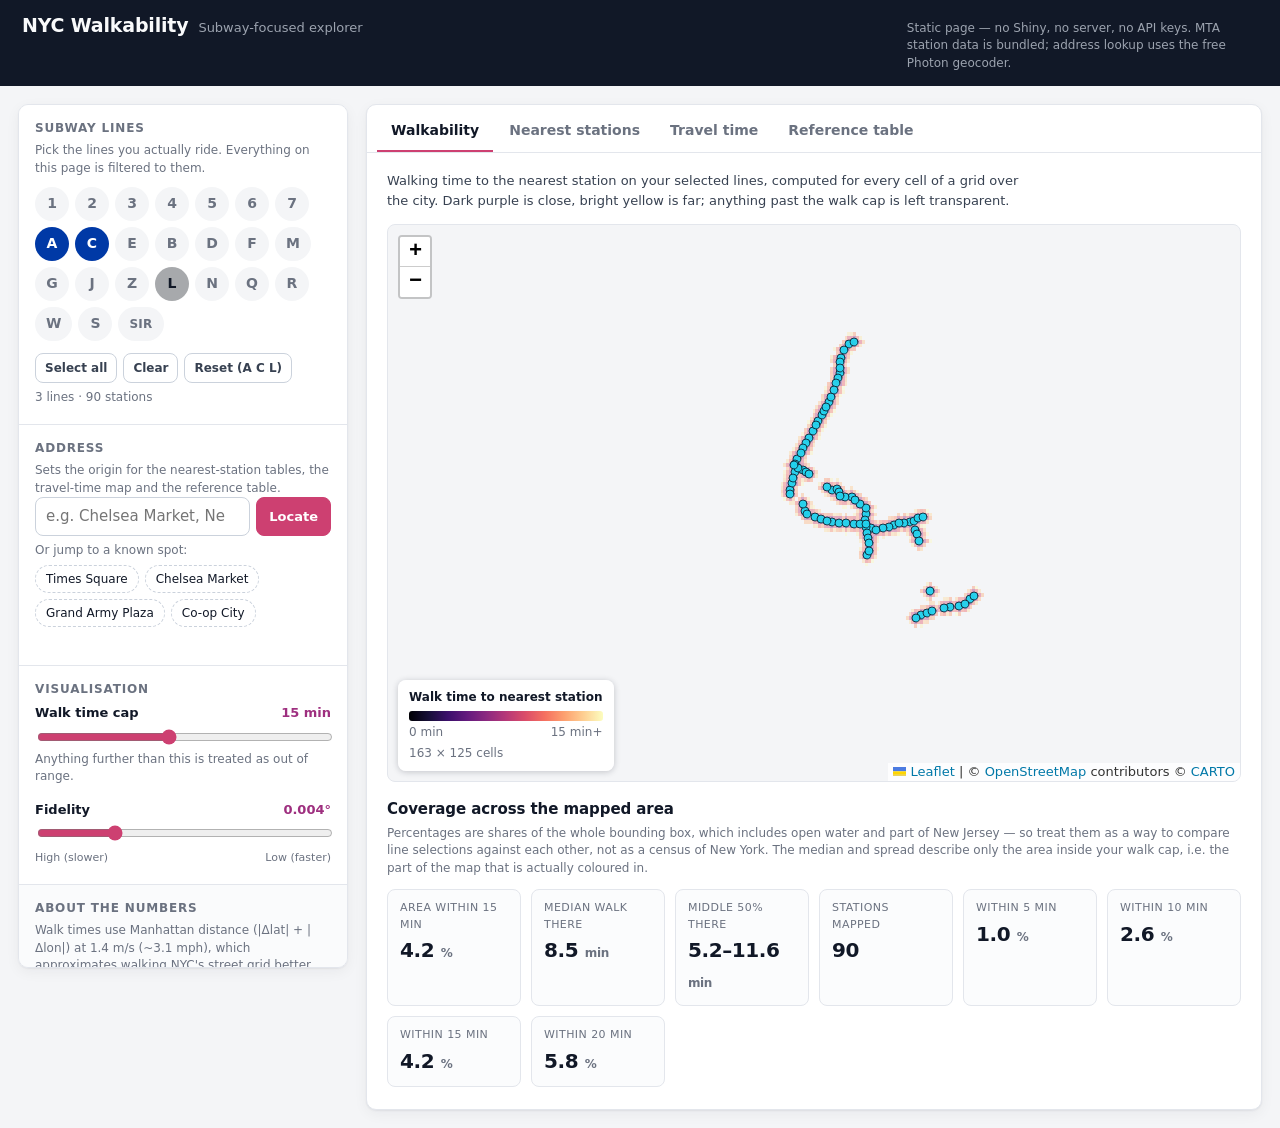
==== docs/index.html @ e11fb155 "feat: Add static web page mirroring the Shiny app without Shiny Adds docs/ — a parallel version of a" ====
<!doctype html>
<html lang="en">
<head>
<meta charset="utf-8">
<meta name="viewport" content="width=device-width, initial-scale=1">
<title>NYC Walkability — Subway-focused explorer</title>
<meta name="description" content="Explore how walkable New York City is from the subway. Static page: no server, no API keys, MTA station data bundled in.">
<meta name="color-scheme" content="light">
<link rel="icon" href="data:image/svg+xml,%3Csvg xmlns='http://www.w3.org/2000/svg' viewBox='0 0 32 32'%3E%3Crect width='32' height='32' rx='7' fill='%23111827'/%3E%3Ccircle cx='16' cy='16' r='8' fill='none' stroke='%23f1605d' stroke-width='3'/%3E%3Ccircle cx='16' cy='16' r='2.5' fill='%23fcfdbf'/%3E%3C/svg%3E">
<link rel="stylesheet" href="vendor/leaflet/leaflet.css">
<link rel="stylesheet" href="assets/styles.css">
</head>
<body>

<header class="app-header">
  <div class="app-header__title">
    <h1>NYC Walkability</h1>
    <p>Subway-focused explorer</p>
  </div>
  <p class="app-header__note">
    Static page — no Shiny, no server, no API keys. MTA station data is bundled;
    address lookup uses the free Photon geocoder.
  </p>
</header>

<div class="app-body">

  <aside class="sidebar" aria-label="Controls">

    <section class="control-group">
      <h2 id="lines-label">Subway lines</h2>
      <p class="hint">Pick the lines you actually ride. Everything on this page is filtered to them.</p>
      <div id="route-picker" class="route-picker" role="group" aria-labelledby="lines-label"></div>
      <div class="row-actions">
        <button type="button" class="btn btn--ghost" id="lines-all">Select all</button>
        <button type="button" class="btn btn--ghost" id="lines-none">Clear</button>
        <button type="button" class="btn btn--ghost" id="lines-default">Reset (A&nbsp;C&nbsp;L)</button>
      </div>
      <p class="hint" id="lines-summary" aria-live="polite"></p>
    </section>

    <section class="control-group">
      <h2><label for="addr">Address</label></h2>
      <p class="hint">Sets the origin for the nearest-station tables, the travel-time map and the reference table.</p>
      <div class="field-row">
        <input type="search" id="addr" name="addr" placeholder="e.g. Chelsea Market, New York, NY"
               autocomplete="off" spellcheck="false" enterkeyhint="search">
        <button type="button" class="btn btn--primary" id="geocode">Locate</button>
      </div>
      <p class="hint">Or jump to a known spot:</p>
      <div class="chip-row" id="quick-places"></div>
      <p class="status" id="geocode-status" aria-live="polite"></p>
    </section>

    <section class="control-group">
      <h2>Visualisation</h2>

      <label class="slider-label" for="walk-cap">
        Walk time cap <output id="walk-cap-out">15 min</output>
      </label>
      <input type="range" id="walk-cap" min="3" max="30" step="1" value="15">
      <p class="hint">Anything further than this is treated as out of range.</p>

      <label class="slider-label" for="grid-res">
        Fidelity <output id="grid-res-out">0.004°</output>
      </label>
      <input type="range" id="grid-res" min="0.002" max="0.01" step="0.001" value="0.004">
      <div class="slider-ends"><span>High (slower)</span><span>Low (faster)</span></div>
    </section>

    <section class="control-group control-group--muted">
      <h2>About the numbers</h2>
      <p class="hint">
        Walk times use Manhattan distance (|Δlat| + |Δlon|) at 1.4&nbsp;m/s (~3.1&nbsp;mph), which
        approximates walking NYC's street grid better than a straight line. They ignore
        actual routes, lights and hills.
      </p>
      <p class="hint" id="data-credit"></p>
    </section>

  </aside>

  <main class="content">

    <div class="tabs" role="tablist" aria-label="Views">
      <button type="button" role="tab" id="tab-walk" aria-controls="panel-walk" aria-selected="true" class="tab is-active">Walkability</button>
      <button type="button" role="tab" id="tab-nearest" aria-controls="panel-nearest" aria-selected="false" class="tab">Nearest stations</button>
      <button type="button" role="tab" id="tab-travel" aria-controls="panel-travel" aria-selected="false" class="tab">Travel time</button>
      <button type="button" role="tab" id="tab-reference" aria-controls="panel-reference" aria-selected="false" class="tab">Reference table</button>
    </div>

    <!-- ---------------------------------------------------------- Walkability -->
    <section class="panel is-active" id="panel-walk" role="tabpanel" aria-labelledby="tab-walk" tabindex="0">
      <p class="panel-intro">
        Walking time to the nearest station on your selected lines, computed for every cell of a
        grid over the city. Dark purple is close, bright yellow is far; anything past the walk cap
        is left transparent.
      </p>
      <div class="map-wrap">
        <div id="map-walk" class="map"></div>
        <div class="map-readout" id="walk-readout" aria-live="off" hidden></div>
      </div>
      <h3>Coverage across the mapped area</h3>
      <p class="hint">
        Percentages are shares of the whole bounding box, which includes open water and part of
        New Jersey — so treat them as a way to compare line selections against each other, not as
        a census of New York. The median and spread describe only the area inside your walk cap,
        i.e. the part of the map that is actually coloured in.
      </p>
      <div class="stat-grid" id="walk-stats"></div>
    </section>

    <!-- ------------------------------------------------------ Nearest stations -->
    <section class="panel" id="panel-nearest" role="tabpanel" aria-labelledby="tab-nearest" tabindex="0" hidden>
      <div class="origin-banner" id="nearest-origin"></div>
      <p class="hint">Stations further away than the walk time cap are left out of all three tables.</p>

      <h3>Nearest stations by line</h3>
      <p class="panel-intro">
        The three closest stops on each line you selected. A line shows fewer than three rows when
        its other stops fall outside the walk cap, and none at all when they all do.
      </p>
      <div class="table-scroll" id="table-by-line"></div>

      <h3>Nearest stations overall</h3>
      <p class="panel-intro">The three closest stops among your selected lines, whichever line they serve.</p>
      <div class="table-scroll" id="table-overall"></div>

      <h3>Nearest stations on other lines</h3>
      <p class="panel-intro">The three closest stops that serve none of your selected lines — routes you may be walking past.</p>
      <div class="table-scroll" id="table-unselected"></div>
    </section>

    <!-- ---------------------------------------------------------- Travel time -->
    <section class="panel" id="panel-travel" role="tabpanel" aria-labelledby="tab-travel" tabindex="0" hidden>
      <div class="origin-banner" id="travel-origin"></div>

      <div class="travel-controls">
        <div class="travel-field">
          <label for="travel-mode">Mode</label>
          <select id="travel-mode">
            <option value="walk" selected>Walk</option>
            <option value="bike">Bike</option>
            <option value="bus">Bus</option>
            <option value="metro">Metro</option>
            <option value="car">Car</option>
          </select>
        </div>
        <div class="travel-field">
          <label for="travel-cap">Time cap <output id="travel-cap-out">20 min</output></label>
          <input type="range" id="travel-cap" min="5" max="60" step="5" value="20">
        </div>
        <div class="travel-field travel-field--checks">
          <label class="check"><input type="checkbox" id="rush-hour"> Rush hour traffic</label>
          <label class="check"><input type="checkbox" id="use-osrm"> Use road network (OSRM)</label>
        </div>
        <div class="travel-field">
          <button type="button" class="btn btn--primary" id="generate-travel">Generate heatmap</button>
        </div>
      </div>

      <p class="hint" id="travel-method"></p>

      <div class="map-wrap">
        <div id="map-travel" class="map"></div>
        <div class="map-readout" id="travel-readout" aria-live="off" hidden></div>
      </div>
    </section>

    <!-- ------------------------------------------------------- Reference table -->
    <section class="panel" id="panel-reference" role="tabpanel" aria-labelledby="tab-reference" tabindex="0" hidden>
      <div class="origin-banner" id="reference-origin"></div>
      <p class="panel-intro">Every station on your selected lines, with its distance from your address.</p>

      <div class="table-toolbar">
        <label class="visually-hidden" for="ref-search">Filter stations</label>
        <input type="search" id="ref-search" placeholder="Filter by station, line or borough…" autocomplete="off">
        <label for="ref-page-size">Rows</label>
        <select id="ref-page-size">
          <option>10</option>
          <option selected>25</option>
          <option>50</option>
          <option>100</option>
        </select>
        <button type="button" class="btn btn--ghost" id="ref-download">Download CSV</button>
        <span class="table-count" id="ref-count" aria-live="polite"></span>
      </div>

      <div class="table-scroll" id="reference-table"></div>
      <div class="pager" id="ref-pager"></div>
    </section>

  </main>
</div>

<div class="toasts" id="toasts" aria-live="polite" aria-atomic="false"></div>

<noscript>
  <p class="noscript">This page computes walk times in your browser, so it needs JavaScript enabled.</p>
</noscript>

<script src="vendor/leaflet/leaflet.js"></script>
<script src="data/stations.js"></script>
<script src="assets/geo.js"></script>
<script src="assets/app.js"></script>
</body>
</html>
---- docs/vendor/leaflet/leaflet.css ----
/* required styles */

.leaflet-pane,
.leaflet-tile,
.leaflet-marker-icon,
.leaflet-marker-shadow,
.leaflet-tile-container,
.leaflet-pane > svg,
.leaflet-pane > canvas,
.leaflet-zoom-box,
.leaflet-image-layer,
.leaflet-layer {
	position: absolute;
	left: 0;
	top: 0;
	}
.leaflet-container {
	overflow: hidden;
	}
.leaflet-tile,
.leaflet-marker-icon,
.leaflet-marker-shadow {
	-webkit-user-select: none;
	   -moz-user-select: none;
	        user-select: none;
	  -webkit-user-drag: none;
	}
/* Prevents IE11 from highlighting tiles in blue */
.leaflet-tile::selection {
	background: transparent;
}
/* Safari renders non-retina tile on retina better with this, but Chrome is worse */
.leaflet-safari .leaflet-tile {
	image-rendering: -webkit-optimize-contrast;
	}
/* hack that prevents hw layers "stretching" when loading new tiles */
.leaflet-safari .leaflet-tile-container {
	width: 1600px;
	height: 1600px;
	-webkit-transform-origin: 0 0;
	}
.leaflet-marker-icon,
.leaflet-marker-shadow {
	display: block;
	}
/* .leaflet-container svg: reset svg max-width decleration shipped in Joomla! (joomla.org) 3.x */
/* .leaflet-container img: map is broken in FF if you have max-width: 100% on tiles */
.leaflet-container .leaflet-overlay-pane svg {
	max-width: none !important;
	max-height: none !important;
	}
.leaflet-container .leaflet-marker-pane img,
.leaflet-container .leaflet-shadow-pane img,
.leaflet-container .leaflet-tile-pane img,
.leaflet-container img.leaflet-image-layer,
.leaflet-container .leaflet-tile {
	max-width: none !important;
	max-height: none !important;
	width: auto;
	padding: 0;
	}

.leaflet-container img.leaflet-tile {
	/* See: https://bugs.chromium.org/p/chromium/issues/detail?id=600120 */
	mix-blend-mode: plus-lighter;
}

.leaflet-container.leaflet-touch-zoom {
	-ms-touch-action: pan-x pan-y;
	touch-action: pan-x pan-y;
	}
.leaflet-container.leaflet-touch-drag {
	-ms-touch-action: pinch-zoom;
	/* Fallback for FF which doesn't support pinch-zoom */
	touch-action: none;
	touch-action: pinch-zoom;
}
.leaflet-container.leaflet-touch-drag.leaflet-touch-zoom {
	-ms-touch-action: none;
	touch-action: none;
}
.leaflet-container {
	-webkit-tap-highlight-color: transparent;
}
.leaflet-container a {
	-webkit-tap-highlight-color: rgba(51, 181, 229, 0.4);
}
.leaflet-tile {
	filter: inherit;
	visibility: hidden;
	}
.leaflet-tile-loaded {
	visibility: inherit;
	}
.leaflet-zoom-box {
	width: 0;
	height: 0;
	-moz-box-sizing: border-box;
	     box-sizing: border-box;
	z-index: 800;
	}
/* workaround for https://bugzilla.mozilla.org/show_bug.cgi?id=888319 */
.leaflet-overlay-pane svg {
	-moz-user-select: none;
	}

.leaflet-pane         { z-index: 400; }

.leaflet-tile-pane    { z-index: 200; }
.leaflet-overlay-pane { z-index: 400; }
.leaflet-shadow-pane  { z-index: 500; }
.leaflet-marker-pane  { z-index: 600; }
.leaflet-tooltip-pane   { z-index: 650; }
.leaflet-popup-pane   { z-index: 700; }

.leaflet-map-pane canvas { z-index: 100; }
.leaflet-map-pane svg    { z-index: 200; }

.leaflet-vml-shape {
	width: 1px;
	height: 1px;
	}
.lvml {
	behavior: url(#default#VML);
	display: inline-block;
	position: absolute;
	}


/* control positioning */

.leaflet-control {
	position: relative;
	z-index: 800;
	pointer-events: visiblePainted; /* IE 9-10 doesn't have auto */
	pointer-events: auto;
	}
.leaflet-top,
.leaflet-bottom {
	position: absolute;
	z-index: 1000;
	pointer-events: none;
	}
.leaflet-top {
	top: 0;
	}
.leaflet-right {
	right: 0;
	}
.leaflet-bottom {
	bottom: 0;
	}
.leaflet-left {
	left: 0;
	}
.leaflet-control {
	float: left;
	clear: both;
	}
.leaflet-right .leaflet-control {
	float: right;
	}
.leaflet-top .leaflet-control {
	margin-top: 10px;
	}
.leaflet-bottom .leaflet-control {
	margin-bottom: 10px;
	}
.leaflet-left .leaflet-control {
	margin-left: 10px;
	}
.leaflet-right .leaflet-control {
	margin-right: 10px;
	}


/* zoom and fade animations */

.leaflet-fade-anim .leaflet-popup {
	opacity: 0;
	-webkit-transition: opacity 0.2s linear;
	   -moz-transition: opacity 0.2s linear;
	        transition: opacity 0.2s linear;
	}
.leaflet-fade-anim .leaflet-map-pane .leaflet-popup {
	opacity: 1;
	}
.leaflet-zoom-animated {
	-webkit-transform-origin: 0 0;
	    -ms-transform-origin: 0 0;
	        transform-origin: 0 0;
	}
svg.leaflet-zoom-animated {
	will-change: transform;
}

.leaflet-zoom-anim .leaflet-zoom-animated {
	-webkit-transition: -webkit-transform 0.25s cubic-bezier(0,0,0.25,1);
	   -moz-transition:    -moz-transform 0.25s cubic-bezier(0,0,0.25,1);
	        transition:         transform 0.25s cubic-bezier(0,0,0.25,1);
	}
.leaflet-zoom-anim .leaflet-tile,
.leaflet-pan-anim .leaflet-tile {
	-webkit-transition: none;
	   -moz-transition: none;
	        transition: none;
	}

.leaflet-zoom-anim .leaflet-zoom-hide {
	visibility: hidden;
	}


/* cursors */

.leaflet-interactive {
	cursor: pointer;
	}
.leaflet-grab {
	cursor: -webkit-grab;
	cursor:    -moz-grab;
	cursor:         grab;
	}
.leaflet-crosshair,
.leaflet-crosshair .leaflet-interactive {
	cursor: crosshair;
	}
.leaflet-popup-pane,
.leaflet-control {
	cursor: auto;
	}
.leaflet-dragging .leaflet-grab,
.leaflet-dragging .leaflet-grab .leaflet-interactive,
.leaflet-dragging .leaflet-marker-draggable {
	cursor: move;
	cursor: -webkit-grabbing;
	cursor:    -moz-grabbing;
	cursor:         grabbing;
	}

/* marker & overlays interactivity */
.leaflet-marker-icon,
.leaflet-marker-shadow,
.leaflet-image-layer,
.leaflet-pane > svg path,
.leaflet-tile-container {
	pointer-events: none;
	}

.leaflet-marker-icon.leaflet-interactive,
.leaflet-image-layer.leaflet-interactive,
.leaflet-pane > svg path.leaflet-interactive,
svg.leaflet-image-layer.leaflet-interactive path {
	pointer-events: visiblePainted; /* IE 9-10 doesn't have auto */
	pointer-events: auto;
	}

/* visual tweaks */

.leaflet-container {
	background: #ddd;
	outline-offset: 1px;
	}
.leaflet-container a {
	color: #0078A8;
	}
.leaflet-zoom-box {
	border: 2px dotted #38f;
	background: rgba(255,255,255,0.5);
	}


/* general typography */
.leaflet-container {
	font-family: "Helvetica Neue", Arial, Helvetica, sans-serif;
	font-size: 12px;
	font-size: 0.75rem;
	line-height: 1.5;
	}


/* general toolbar styles */

.leaflet-bar {
	box-shadow: 0 1px 5px rgba(0,0,0,0.65);
	border-radius: 4px;
	}
.leaflet-bar a {
	background-color: #fff;
	border-bottom: 1px solid #ccc;
	width: 26px;
	height: 26px;
	line-height: 26px;
	display: block;
	text-align: center;
	text-decoration: none;
	color: black;
	}
.leaflet-bar a,
.leaflet-control-layers-toggle {
	background-position: 50% 50%;
	background-repeat: no-repeat;
	display: block;
	}
.leaflet-bar a:hover,
.leaflet-bar a:focus {
	background-color: #f4f4f4;
	}
.leaflet-bar a:first-child {
	border-top-left-radius: 4px;
	border-top-right-radius: 4px;
	}
.leaflet-bar a:last-child {
	border-bottom-left-radius: 4px;
	border-bottom-right-radius: 4px;
	border-bottom: none;
	}
.leaflet-bar a.leaflet-disabled {
	cursor: default;
	background-color: #f4f4f4;
	color: #bbb;
	}

.leaflet-touch .leaflet-bar a {
	width: 30px;
	height: 30px;
	line-height: 30px;
	}
.leaflet-touch .leaflet-bar a:first-child {
	border-top-left-radius: 2px;
	border-top-right-radius: 2px;
	}
.leaflet-touch .leaflet-bar a:last-child {
	border-bottom-left-radius: 2px;
	border-bottom-right-radius: 2px;
	}

/* zoom control */

.leaflet-control-zoom-in,
.leaflet-control-zoom-out {
	font: bold 18px 'Lucida Console', Monaco, monospace;
	text-indent: 1px;
	}

.leaflet-touch .leaflet-control-zoom-in, .leaflet-touch .leaflet-control-zoom-out  {
	font-size: 22px;
	}


/* layers control */

.leaflet-control-layers {
	box-shadow: 0 1px 5px rgba(0,0,0,0.4);
	background: #fff;
	border-radius: 5px;
	}
.leaflet-control-layers-toggle {
	background-image: url(images/layers.png);
	width: 36px;
	height: 36px;
	}
.leaflet-retina .leaflet-control-layers-toggle {
	background-image: url(images/layers-2x.png);
	background-size: 26px 26px;
	}
.leaflet-touch .leaflet-control-layers-toggle {
	width: 44px;
	height: 44px;
	}
.leaflet-control-layers .leaflet-control-layers-list,
.leaflet-control-layers-expanded .leaflet-control-layers-toggle {
	display: none;
	}
.leaflet-control-layers-expanded .leaflet-control-layers-list {
	display: block;
	position: relative;
	}
.leaflet-control-layers-expanded {
	padding: 6px 10px 6px 6px;
	color: #333;
	background: #fff;
	}
.leaflet-control-layers-scrollbar {
	overflow-y: scroll;
	overflow-x: hidden;
	padding-right: 5px;
	}
.leaflet-control-layers-selector {
	margin-top: 2px;
	position: relative;
	top: 1px;
	}
.leaflet-control-layers label {
	display: block;
	font-size: 13px;
	font-size: 1.08333em;
	}
.leaflet-control-layers-separator {
	height: 0;
	border-top: 1px solid #ddd;
	margin: 5px -10px 5px -6px;
	}

/* Default icon URLs */
.leaflet-default-icon-path { /* used only in path-guessing heuristic, see L.Icon.Default */
	background-image: url(images/marker-icon.png);
	}


/* attribution and scale controls */

.leaflet-container .leaflet-control-attribution {
	background: #fff;
	background: rgba(255, 255, 255, 0.8);
	margin: 0;
	}
.leaflet-control-attribution,
.leaflet-control-scale-line {
	padding: 0 5px;
	color: #333;
	line-height: 1.4;
	}
.leaflet-control-attribution a {
	text-decoration: none;
	}
.leaflet-control-attribution a:hover,
.leaflet-control-attribution a:focus {
	text-decoration: underline;
	}
.leaflet-attribution-flag {
	display: inline !important;
	vertical-align: baseline !important;
	width: 1em;
	height: 0.6669em;
	}
.leaflet-left .leaflet-control-scale {
	margin-left: 5px;
	}
.leaflet-bottom .leaflet-control-scale {
	margin-bottom: 5px;
	}
.leaflet-control-scale-line {
	border: 2px solid #777;
	border-top: none;
	line-height: 1.1;
	padding: 2px 5px 1px;
	white-space: nowrap;
	-moz-box-sizing: border-box;
	     box-sizing: border-box;
	background: rgba(255, 255, 255, 0.8);
	text-shadow: 1px 1px #fff;
	}
.leaflet-control-scale-line:not(:first-child) {
	border-top: 2px solid #777;
	border-bottom: none;
	margin-top: -2px;
	}
.leaflet-control-scale-line:not(:first-child):not(:last-child) {
	border-bottom: 2px solid #777;
	}

.leaflet-touch .leaflet-control-attribution,
.leaflet-touch .leaflet-control-layers,
.leaflet-touch .leaflet-bar {
	box-shadow: none;
	}
.leaflet-touch .leaflet-control-layers,
.leaflet-touch .leaflet-bar {
	border: 2px solid rgba(0,0,0,0.2);
	background-clip: padding-box;
	}


/* popup */

.leaflet-popup {
	position: absolute;
	text-align: center;
	margin-bottom: 20px;
	}
.leaflet-popup-content-wrapper {
	padding: 1px;
	text-align: left;
	border-radius: 12px;
	}
.leaflet-popup-content {
	margin: 13px 24px 13px 20px;
	line-height: 1.3;
	font-size: 13px;
	font-size: 1.08333em;
	min-height: 1px;
	}
.leaflet-popup-content p {
	margin: 17px 0;
	margin: 1.3em 0;
	}
.leaflet-popup-tip-container {
	width: 40px;
	height: 20px;
	position: absolute;
	left: 50%;
	margin-top: -1px;
	margin-left: -20px;
	overflow: hidden;
	pointer-events: none;
	}
.leaflet-popup-tip {
	width: 17px;
	height: 17px;
	padding: 1px;

	margin: -10px auto 0;
	pointer-events: auto;

	-webkit-transform: rotate(45deg);
	   -moz-transform: rotate(45deg);
	    -ms-transform: rotate(45deg);
	        transform: rotate(45deg);
	}
.leaflet-popup-content-wrapper,
.leaflet-popup-tip {
	background: white;
	color: #333;
	box-shadow: 0 3px 14px rgba(0,0,0,0.4);
	}
.leaflet-container a.leaflet-popup-close-button {
	position: absolute;
	top: 0;
	right: 0;
	border: none;
	text-align: center;
	width: 24px;
	height: 24px;
	font: 16px/24px Tahoma, Verdana, sans-serif;
	color: #757575;
	text-decoration: none;
	background: transparent;
	}
.leaflet-container a.leaflet-popup-close-button:hover,
.leaflet-container a.leaflet-popup-close-button:focus {
	color: #585858;
	}
.leaflet-popup-scrolled {
	overflow: auto;
	}

.leaflet-oldie .leaflet-popup-content-wrapper {
	-ms-zoom: 1;
	}
.leaflet-oldie .leaflet-popup-tip {
	width: 24px;
	margin: 0 auto;

	-ms-filter: "progid:DXImageTransform.Microsoft.Matrix(M11=0.70710678, M12=0.70710678, M21=-0.70710678, M22=0.70710678)";
	filter: progid:DXImageTransform.Microsoft.Matrix(M11=0.70710678, M12=0.70710678, M21=-0.70710678, M22=0.70710678);
	}

.leaflet-oldie .leaflet-control-zoom,
.leaflet-oldie .leaflet-control-layers,
.leaflet-oldie .leaflet-popup-content-wrapper,
.leaflet-oldie .leaflet-popup-tip {
	border: 1px solid #999;
	}


/* div icon */

.leaflet-div-icon {
	background: #fff;
	border: 1px solid #666;
	}


/* Tooltip */
/* Base styles for the element that has a tooltip */
.leaflet-tooltip {
	position: absolute;
	padding: 6px;
	background-color: #fff;
	border: 1px solid #fff;
	border-radius: 3px;
	color: #222;
	white-space: nowrap;
	-webkit-user-select: none;
	-moz-user-select: none;
	-ms-user-select: none;
	user-select: none;
	pointer-events: none;
	box-shadow: 0 1px 3px rgba(0,0,0,0.4);
	}
.leaflet-tooltip.leaflet-interactive {
	cursor: pointer;
	pointer-events: auto;
	}
.leaflet-tooltip-top:before,
.leaflet-tooltip-bottom:before,
.leaflet-tooltip-left:before,
.leaflet-tooltip-right:before {
	position: absolute;
	pointer-events: none;
	border: 6px solid transparent;
	background: transparent;
	content: "";
	}

/* Directions */

.leaflet-tooltip-bottom {
	margin-top: 6px;
}
.leaflet-tooltip-top {
	margin-top: -6px;
}
.leaflet-tooltip-bottom:before,
.leaflet-tooltip-top:before {
	left: 50%;
	margin-left: -6px;
	}
.leaflet-tooltip-top:before {
	bottom: 0;
	margin-bottom: -12px;
	border-top-color: #fff;
	}
.leaflet-tooltip-bottom:before {
	top: 0;
	margin-top: -12px;
	margin-left: -6px;
	border-bottom-color: #fff;
	}
.leaflet-tooltip-left {
	margin-left: -6px;
}
.leaflet-tooltip-right {
	margin-left: 6px;
}
.leaflet-tooltip-left:before,
.leaflet-tooltip-right:before {
	top: 50%;
	margin-top: -6px;
	}
.leaflet-tooltip-left:before {
	right: 0;
	margin-right: -12px;
	border-left-color: #fff;
	}
.leaflet-tooltip-right:before {
	left: 0;
	margin-left: -12px;
	border-right-color: #fff;
	}

/* Printing */

@media print {
	/* Prevent printers from removing background-images of controls. */
	.leaflet-control {
		-webkit-print-color-adjust: exact;
		print-color-adjust: exact;
		}
	}
---- docs/assets/styles.css ----
/* styles.css — NYC Walkability static page.
   Light theme only; the magma ramp used by the maps also supplies the accent. */

:root {
  --ink: #111827;
  --ink-soft: #374151;
  --muted: #6b7280;
  --surface: #ffffff;
  --canvas: #f4f5f7;
  --border: #e3e6ec;
  --border-strong: #cbd2dc;
  --accent: #cd4071;
  --accent-dark: #9e2f7f;
  --accent-wash: #fdf2f6;
  --info-wash: #eef4fb;
  --info-edge: #c9dcf2;
  --warn: #b45309;
  --radius: 10px;
  --shadow: 0 1px 2px rgba(17, 24, 39, .06), 0 4px 14px rgba(17, 24, 39, .05);
  --font: system-ui, -apple-system, "Segoe UI", Roboto, "Helvetica Neue", Arial, sans-serif;
}

* { box-sizing: border-box; }

html { -webkit-text-size-adjust: 100%; }

body {
  margin: 0;
  font-family: var(--font);
  font-size: 15px;
  line-height: 1.5;
  color: var(--ink);
  background: var(--canvas);
}

h1, h2, h3 { line-height: 1.25; }

button, input, select { font: inherit; color: inherit; }

.visually-hidden {
  position: absolute; width: 1px; height: 1px;
  padding: 0; margin: -1px; overflow: hidden;
  clip: rect(0 0 0 0); white-space: nowrap; border: 0;
}

/* ------------------------------------------------------------------ header */

.app-header {
  display: flex;
  flex-wrap: wrap;
  align-items: baseline;
  gap: 8px 24px;
  padding: 14px 22px;
  background: var(--ink);
  color: #f9fafb;
}

.app-header__title { display: flex; align-items: baseline; gap: 10px; }
.app-header h1 { margin: 0; font-size: 19px; letter-spacing: -.01em; }
.app-header__title p { margin: 0; font-size: 13px; color: #9ca3af; }

.app-header__note {
  margin: 0 0 0 auto;
  max-width: 46ch;
  font-size: 12px;
  line-height: 1.45;
  color: #9ca3af;
}

/* -------------------------------------------------------------- app layout */

.app-body {
  display: grid;
  grid-template-columns: 330px minmax(0, 1fr);
  align-items: start;
  gap: 18px;
  padding: 18px;
  max-width: 1600px;
  margin: 0 auto;
}

/* ----------------------------------------------------------------- sidebar */

.sidebar {
  position: sticky;
  top: 18px;
  max-height: calc(100vh - 36px);
  overflow-y: auto;
  overscroll-behavior: contain;
  background: var(--surface);
  border: 1px solid var(--border);
  border-radius: var(--radius);
  box-shadow: var(--shadow);
}

.control-group { padding: 16px 16px 18px; border-bottom: 1px solid var(--border); }
.control-group:last-child { border-bottom: 0; }
.control-group--muted { background: #fafbfc; }

.control-group h2 {
  margin: 0 0 6px;
  font-size: 12px;
  font-weight: 700;
  letter-spacing: .07em;
  text-transform: uppercase;
  color: var(--muted);
}
.control-group h2 label { cursor: pointer; }

.hint { margin: 6px 0 0; font-size: 12px; line-height: 1.45; color: var(--muted); }
.hint:first-of-type { margin-top: 0; }

.status { margin: 8px 0 0; font-size: 12px; min-height: 1em; color: var(--ink-soft); }
.status--error { color: #b91c1c; }
.status--busy { color: var(--accent-dark); }

/* ------------------------------------------------------------ route picker */

.route-picker { display: flex; flex-wrap: wrap; gap: 6px; margin: 10px 0 12px; }

.route {
  --route-color: #6b7280;
  --route-ink: #fff;
  display: inline-flex;
  align-items: center;
  justify-content: center;
  min-width: 34px;
  height: 34px;
  padding: 0 9px;
  border: 2px solid transparent;
  border-radius: 999px;
  background: var(--canvas);
  color: var(--muted);
  font-size: 14px;
  font-weight: 700;
  cursor: pointer;
  transition: transform .08s ease, background-color .12s ease, color .12s ease;
}
.route:hover { transform: translateY(-1px); }
.route:focus-visible { outline: 2px solid var(--ink); outline-offset: 2px; }
.route[aria-pressed="true"] { background: var(--route-color); color: var(--route-ink); }
.route--wide { font-size: 12px; letter-spacing: .02em; }

.row-actions { display: flex; flex-wrap: wrap; gap: 6px; }

/* ------------------------------------------------------------------ inputs */

.field-row { display: flex; gap: 6px; }
.field-row input { flex: 1 1 auto; min-width: 0; }

input[type="search"], input[type="text"], select {
  width: 100%;
  padding: 7px 10px;
  background: var(--surface);
  border: 1px solid var(--border-strong);
  border-radius: 8px;
}
input[type="search"]:focus-visible, select:focus-visible {
  outline: 2px solid var(--accent);
  outline-offset: 1px;
  border-color: var(--accent);
}

.btn {
  padding: 7px 12px;
  border: 1px solid var(--border-strong);
  border-radius: 8px;
  background: var(--surface);
  font-size: 13px;
  font-weight: 600;
  white-space: nowrap;
  cursor: pointer;
  transition: background-color .12s ease, border-color .12s ease;
}
.btn:hover { background: var(--canvas); }
.btn:focus-visible { outline: 2px solid var(--accent); outline-offset: 1px; }
.btn:disabled { opacity: .55; cursor: progress; }

.btn--primary {
  background: var(--accent);
  border-color: var(--accent);
  color: #fff;
}
.btn--primary:hover { background: var(--accent-dark); border-color: var(--accent-dark); }

.btn--ghost { padding: 5px 9px; font-size: 12px; color: var(--ink-soft); }

.chip-row { display: flex; flex-wrap: wrap; gap: 6px; margin-top: 6px; }
.chip {
  padding: 4px 10px;
  border: 1px dashed var(--border-strong);
  border-radius: 999px;
  background: var(--surface);
  font-size: 12px;
  cursor: pointer;
}
.chip:hover { border-style: solid; border-color: var(--accent); color: var(--accent-dark); }
.chip:focus-visible { outline: 2px solid var(--accent); outline-offset: 1px; }

.slider-label {
  display: flex;
  justify-content: space-between;
  align-items: baseline;
  margin: 14px 0 4px;
  font-size: 13px;
  font-weight: 600;
}
.control-group .slider-label:first-of-type { margin-top: 0; }
.slider-label output { font-variant-numeric: tabular-nums; color: var(--accent-dark); }

input[type="range"] { width: 100%; accent-color: var(--accent); }

.slider-ends {
  display: flex;
  justify-content: space-between;
  margin-top: 2px;
  font-size: 11px;
  color: var(--muted);
}

.check { display: flex; align-items: center; gap: 7px; font-size: 13px; cursor: pointer; }
.check input { accent-color: var(--accent); }

/* -------------------------------------------------------------- main panel */

.content {
  background: var(--surface);
  border: 1px solid var(--border);
  border-radius: var(--radius);
  box-shadow: var(--shadow);
  min-width: 0;
}

.tabs {
  display: flex;
  flex-wrap: wrap;
  gap: 2px;
  padding: 6px 10px 0;
  border-bottom: 1px solid var(--border);
}

.tab {
  padding: 9px 14px;
  border: 0;
  border-bottom: 2px solid transparent;
  border-radius: 6px 6px 0 0;
  background: none;
  font-size: 14px;
  font-weight: 600;
  color: var(--muted);
  cursor: pointer;
}
.tab:hover { color: var(--ink); background: var(--canvas); }
.tab:focus-visible { outline: 2px solid var(--accent); outline-offset: -2px; }
.tab.is-active { color: var(--ink); border-bottom-color: var(--accent); }

.panel { padding: 18px 20px 22px; }
.panel[hidden] { display: none; }
.panel:focus { outline: none; }

.panel h3 {
  margin: 26px 0 4px;
  font-size: 15px;
  letter-spacing: -.005em;
}
.panel h3:first-of-type { margin-top: 18px; }

.panel-intro { margin: 0 0 12px; font-size: 13px; color: var(--ink-soft); max-width: 78ch; }
.panel > .panel-intro:first-child { margin-bottom: 14px; }

/* -------------------------------------------------------------------- maps */

.map-wrap { position: relative; }

.map {
  height: clamp(380px, 62vh, 620px);
  border: 1px solid var(--border);
  border-radius: 8px;
  background: var(--canvas);
}
.map:focus-visible { outline: 2px solid var(--accent); }

/* Keep the raster crisp and blocky rather than blurred across cells. */
.raster-overlay { image-rendering: pixelated; image-rendering: crisp-edges; }

.map-readout {
  position: absolute;
  top: 10px;
  left: 50%;
  transform: translateX(-50%);
  z-index: 500;
  padding: 5px 12px;
  border-radius: 999px;
  background: rgba(17, 24, 39, .88);
  color: #f9fafb;
  font-size: 12px;
  font-variant-numeric: tabular-nums;
  pointer-events: none;
  white-space: nowrap;
}

.map-legend {
  padding: 9px 11px;
  border-radius: 8px;
  background: rgba(255, 255, 255, .95);
  box-shadow: 0 1px 6px rgba(17, 24, 39, .22);
  font-size: 12px;
  line-height: 1.4;
  color: var(--ink);
}
.map-legend b { display: block; margin-bottom: 5px; font-size: 12px; }
.map-legend__ramp { height: 10px; border-radius: 3px; margin-bottom: 3px; }
.map-legend__scale {
  display: flex;
  justify-content: space-between;
  font-variant-numeric: tabular-nums;
  color: var(--muted);
}
.map-legend__foot { margin-top: 5px; color: var(--muted); }

.map-busy {
  position: absolute;
  inset: 0;
  z-index: 600;
  display: grid;
  place-items: center;
  border-radius: 8px;
  background: rgba(255, 255, 255, .6);
  font-size: 13px;
  font-weight: 600;
  color: var(--ink-soft);
}

/* Leaflet paints station popups; keep them in the page's type scale. */
.leaflet-container { font-family: var(--font); font-size: 13px; }
.station-popup b { display: block; margin-bottom: 2px; }
.station-popup span { color: var(--muted); }

/* ------------------------------------------------------------------- stats */

.stat-grid {
  display: grid;
  grid-template-columns: repeat(auto-fit, minmax(132px, 1fr));
  gap: 10px;
  margin-top: 12px;
}

.stat {
  padding: 10px 12px;
  border: 1px solid var(--border);
  border-radius: 8px;
  background: #fbfcfd;
}
.stat__label { font-size: 11px; letter-spacing: .04em; text-transform: uppercase; color: var(--muted); }
.stat__value {
  margin-top: 2px;
  font-size: 20px;
  font-weight: 700;
  font-variant-numeric: tabular-nums;
  letter-spacing: -.02em;
}
.stat__value small { font-size: 12px; font-weight: 600; color: var(--muted); }

/* ------------------------------------------------------------------ banner */

.origin-banner {
  padding: 10px 13px;
  margin-bottom: 14px;
  border: 1px solid var(--info-edge);
  border-radius: 8px;
  background: var(--info-wash);
  font-size: 13px;
}
.origin-banner--empty {
  border-style: dashed;
  border-color: var(--border-strong);
  background: #fafbfc;
  color: var(--muted);
}
.origin-banner strong { color: var(--ink); }
.origin-banner small { display: block; margin-top: 2px; color: var(--muted); font-variant-numeric: tabular-nums; }

/* ------------------------------------------------------------------ tables */

.table-scroll { overflow-x: auto; border: 1px solid var(--border); border-radius: 8px; }

table.data {
  width: 100%;
  border-collapse: collapse;
  font-size: 13px;
}

table.data th, table.data td {
  padding: 7px 11px;
  text-align: left;
  border-bottom: 1px solid var(--border);
  white-space: nowrap;
}
table.data thead th {
  position: sticky;
  top: 0;
  background: #f7f8fa;
  font-size: 11px;
  letter-spacing: .04em;
  text-transform: uppercase;
  color: var(--muted);
}
table.data tbody tr:last-child td { border-bottom: 0; }
table.data tbody tr:nth-child(even) { background: #fafbfc; }
table.data tbody tr:hover { background: var(--accent-wash); }
table.data .num { text-align: right; font-variant-numeric: tabular-nums; }

table.data th.sortable { cursor: pointer; user-select: none; }
table.data th.sortable:hover { color: var(--ink); }
table.data th.sortable::after { content: "↕"; margin-left: 5px; opacity: .35; }
table.data th.sortable[aria-sort="ascending"]::after { content: "↑"; opacity: 1; color: var(--accent); }
table.data th.sortable[aria-sort="descending"]::after { content: "↓"; opacity: 1; color: var(--accent); }

.table-empty { padding: 14px; font-size: 13px; color: var(--muted); }

.table-toolbar {
  display: flex;
  flex-wrap: wrap;
  align-items: center;
  gap: 8px;
  margin-bottom: 10px;
}
.table-toolbar input[type="search"] { flex: 1 1 240px; width: auto; }
.table-toolbar select { width: auto; }
.table-toolbar label { font-size: 12px; color: var(--muted); }
.table-count { margin-left: auto; font-size: 12px; color: var(--muted); font-variant-numeric: tabular-nums; }

.pager { display: flex; align-items: center; gap: 8px; margin-top: 10px; font-size: 13px; }
.pager span { color: var(--muted); font-variant-numeric: tabular-nums; }

/* Route bullets reused inside tables. */
.route-list { display: inline-flex; flex-wrap: wrap; gap: 3px; vertical-align: middle; }
.route-dot {
  display: inline-flex;
  align-items: center;
  justify-content: center;
  min-width: 20px;
  height: 20px;
  padding: 0 5px;
  border-radius: 999px;
  font-size: 11px;
  font-weight: 700;
  line-height: 1;
}
.route-dot--wide { font-size: 9px; }

.ada { font-size: 11px; font-weight: 700; color: #047857; }
.ada--none { color: var(--muted); font-weight: 400; }

/* ---------------------------------------------------------- travel controls */

.travel-controls {
  display: grid;
  grid-template-columns: repeat(auto-fit, minmax(180px, 1fr));
  align-items: end;
  gap: 12px;
  padding: 13px;
  margin-bottom: 12px;
  border: 1px solid var(--border);
  border-radius: 8px;
  background: #fbfcfd;
}
.travel-field label { display: block; margin-bottom: 4px; font-size: 12px; font-weight: 600; }
.travel-field label output { font-weight: 700; color: var(--accent-dark); font-variant-numeric: tabular-nums; }
.travel-field--checks { display: grid; gap: 7px; }
.travel-field--checks label { margin-bottom: 0; font-weight: 500; }
.travel-field .btn { width: 100%; }

/* ------------------------------------------------------------------ toasts */

.toasts {
  position: fixed;
  right: 16px;
  bottom: 16px;
  z-index: 1200;
  display: flex;
  flex-direction: column;
  gap: 8px;
  max-width: min(360px, calc(100vw - 32px));
}

.toast {
  padding: 9px 13px;
  border-left: 3px solid var(--accent);
  border-radius: 7px;
  background: rgba(17, 24, 39, .94);
  color: #f9fafb;
  font-size: 13px;
  box-shadow: 0 6px 20px rgba(17, 24, 39, .25);
  animation: toast-in .16s ease-out;
}
.toast--warn { border-left-color: #f59e0b; }
.toast--error { border-left-color: #ef4444; }

@keyframes toast-in { from { opacity: 0; transform: translateY(6px); } to { opacity: 1; transform: none; } }

.noscript {
  margin: 18px;
  padding: 12px 14px;
  border: 1px solid var(--warn);
  border-radius: 8px;
  background: #fffbeb;
  color: var(--warn);
}

/* -------------------------------------------------------------- responsive */

@media (max-width: 960px) {
  .app-body { grid-template-columns: minmax(0, 1fr); padding: 12px; gap: 12px; }
  .sidebar { position: static; max-height: none; }
  .app-header__note { margin-left: 0; max-width: none; }
  .map { height: clamp(320px, 55vh, 520px); }
}

@media (prefers-reduced-motion: reduce) {
  *, *::before, *::after { animation-duration: .001ms !important; transition-duration: .001ms !important; }
  .route:hover { transform: none; }
}

@media print {
  .sidebar, .tabs, .toasts, .table-toolbar, .pager { display: none; }
  .content { border: 0; box-shadow: none; }
  .panel[hidden] { display: block !important; }
}
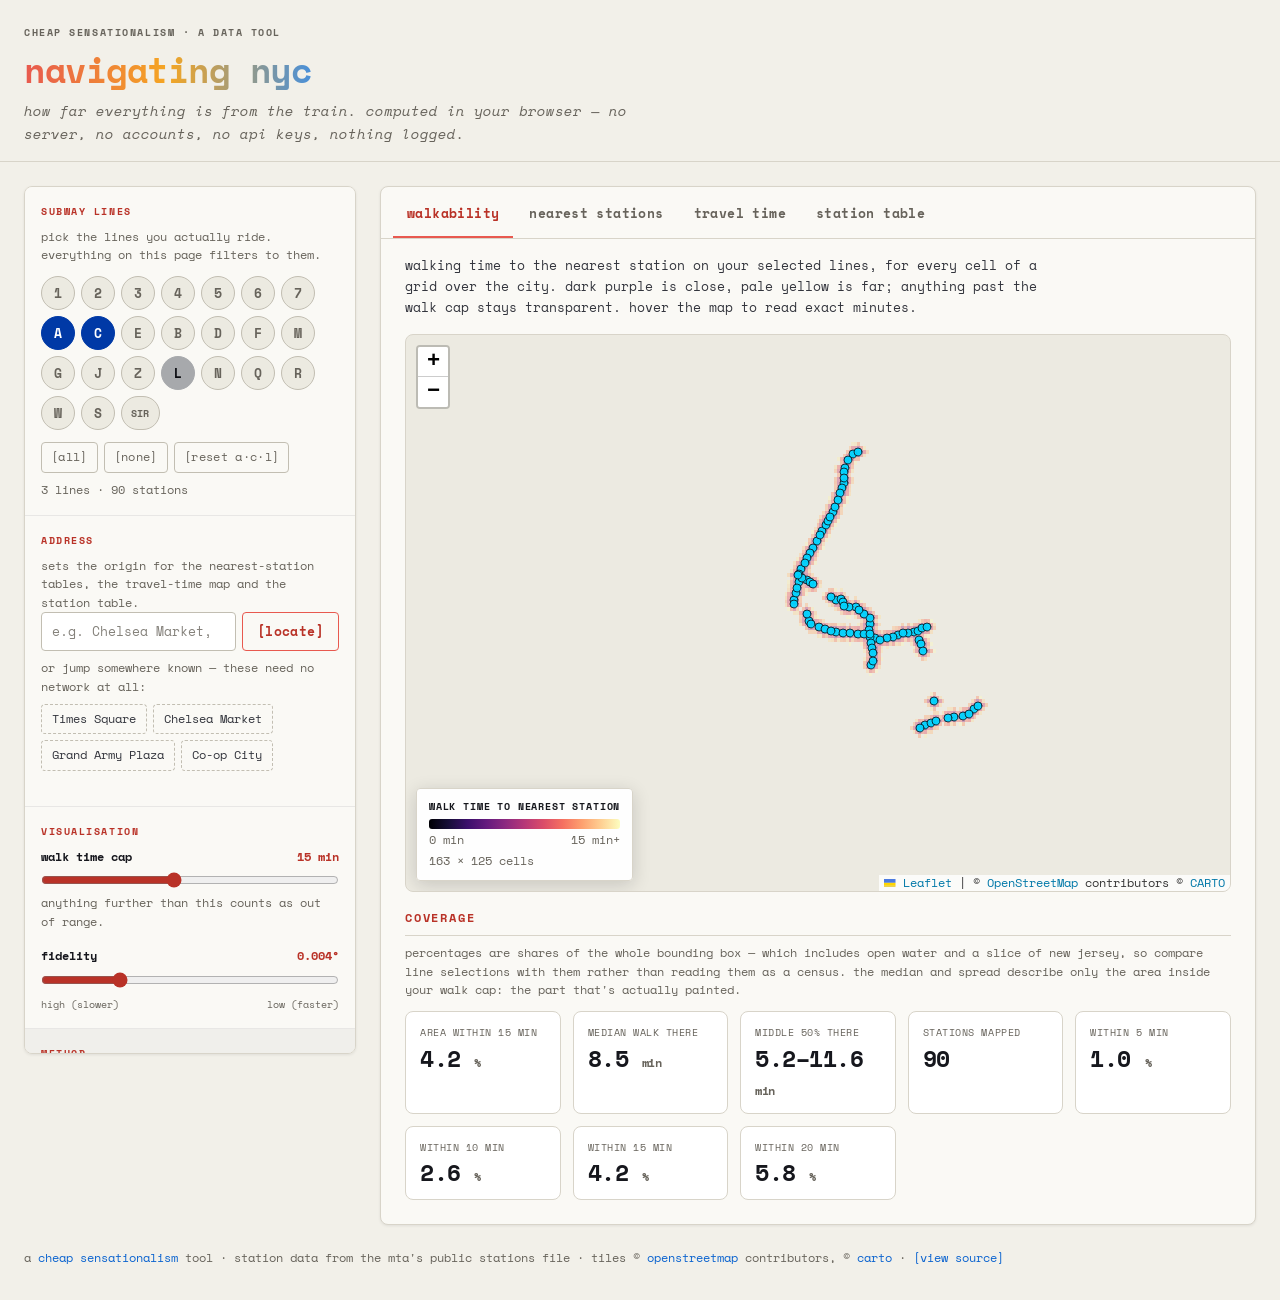
==== commit 5227200b: "style: Restyle static page as a Cheap Sensationalism data piece (light mode) Applies the CS design s" ====
--- a/docs/index.html
+++ b/docs/index.html
@@ -3,159 +3,193 @@
 <head>
 <meta charset="utf-8">
 <meta name="viewport" content="width=device-width, initial-scale=1">
-<title>NYC Walkability — Subway-focused explorer</title>
-<meta name="description" content="Explore how walkable New York City is from the subway. Static page: no server, no API keys, MTA station data bundled in.">
+<title>navigating nyc — subway walkability</title>
+<meta name="description" content="How far everything in New York is from the train. Walk times computed in your browser — no server, no accounts, no tracking.">
+
+<!-- Privacy + security hardening for a static page:
+     · no referrer ever leaves the page (the URL hash can hold an address)
+     · CSP pins scripts/styles/fonts to this origin and network calls to the
+       three free services the page can talk to (frame-ancestors can't be set
+       from a meta tag; everything else is locked down here) -->
+<meta name="referrer" content="no-referrer">
+<meta http-equiv="Content-Security-Policy" content="default-src 'none'; script-src 'self'; style-src 'self' 'unsafe-inline'; img-src 'self' data: https://*.basemaps.cartocdn.com; connect-src https://photon.komoot.io https://nominatim.openstreetmap.org https://routing.openstreetmap.de; font-src 'self'; base-uri 'none'; form-action 'none'">
 <meta name="color-scheme" content="light">
-<link rel="icon" href="data:image/svg+xml,%3Csvg xmlns='http://www.w3.org/2000/svg' viewBox='0 0 32 32'%3E%3Crect width='32' height='32' rx='7' fill='%23111827'/%3E%3Ccircle cx='16' cy='16' r='8' fill='none' stroke='%23f1605d' stroke-width='3'/%3E%3Ccircle cx='16' cy='16' r='2.5' fill='%23fcfdbf'/%3E%3C/svg%3E">
+<meta name="theme-color" content="#f2f0e9">
+
+<link rel="icon" href="data:image/svg+xml,%3Csvg xmlns='http://www.w3.org/2000/svg' viewBox='0 0 32 32'%3E%3Crect width='32' height='32' rx='7' fill='%230a0b10'/%3E%3Ccircle cx='16' cy='16' r='8' fill='none' stroke='%23E8594F' stroke-width='3'/%3E%3Ccircle cx='16' cy='16' r='2.5' fill='%23F5A623'/%3E%3C/svg%3E">
+
+<!-- Map tiles are the only render-blocking third party; warm the connection. -->
+<link rel="preconnect" href="https://a.basemaps.cartocdn.com">
+<link rel="dns-prefetch" href="https://b.basemaps.cartocdn.com">
+<link rel="dns-prefetch" href="https://c.basemaps.cartocdn.com">
+
+<link rel="preload" href="vendor/fonts/space-mono-latin-400-normal.woff2" as="font" type="font/woff2" crossorigin>
+<link rel="preload" href="vendor/fonts/space-mono-latin-700-normal.woff2" as="font" type="font/woff2" crossorigin>
+
 <link rel="stylesheet" href="vendor/leaflet/leaflet.css">
+<link rel="stylesheet" href="assets/colors_and_type.css">
+<link rel="stylesheet" href="assets/cs-light.css">
 <link rel="stylesheet" href="assets/styles.css">
 </head>
-<body>
+<body class="mode-data">
+
+<a class="skip-link" href="#panel-walk">[skip to the map]</a>
 
 <header class="app-header">
-  <div class="app-header__title">
-    <h1>NYC Walkability</h1>
-    <p>Subway-focused explorer</p>
-  </div>
-  <p class="app-header__note">
-    Static page — no Shiny, no server, no API keys. MTA station data is bundled;
-    address lookup uses the free Photon geocoder.
+  <p class="app-header__kicker"><a href="https://cheapsensationalism.com">cheap sensationalism</a> · a data tool</p>
+  <h1>navigating nyc</h1>
+  <p class="app-header__sub">
+    how far everything is from the train. computed in your browser — no server, no accounts,
+    no api keys, nothing logged.
   </p>
 </header>
 
 <div class="app-body">
 
-  <aside class="sidebar" aria-label="Controls">
+  <aside class="sidebar" aria-label="controls">
 
     <section class="control-group">
-      <h2 id="lines-label">Subway lines</h2>
-      <p class="hint">Pick the lines you actually ride. Everything on this page is filtered to them.</p>
+      <h2 id="lines-label">subway lines</h2>
+      <p class="hint">pick the lines you actually ride. everything on this page filters to them.</p>
       <div id="route-picker" class="route-picker" role="group" aria-labelledby="lines-label"></div>
       <div class="row-actions">
-        <button type="button" class="btn btn--ghost" id="lines-all">Select all</button>
-        <button type="button" class="btn btn--ghost" id="lines-none">Clear</button>
-        <button type="button" class="btn btn--ghost" id="lines-default">Reset (A&nbsp;C&nbsp;L)</button>
+        <button type="button" class="btn btn--ghost" id="lines-all">[all]</button>
+        <button type="button" class="btn btn--ghost" id="lines-none">[none]</button>
+        <button type="button" class="btn btn--ghost" id="lines-default">[reset a·c·l]</button>
       </div>
       <p class="hint" id="lines-summary" aria-live="polite"></p>
     </section>
 
     <section class="control-group">
-      <h2><label for="addr">Address</label></h2>
-      <p class="hint">Sets the origin for the nearest-station tables, the travel-time map and the reference table.</p>
+      <h2><label for="addr">address</label></h2>
+      <p class="hint">sets the origin for the nearest-station tables, the travel-time map and the station table.</p>
       <div class="field-row">
-        <input type="search" id="addr" name="addr" placeholder="e.g. Chelsea Market, New York, NY"
+        <input type="search" id="addr" name="addr" placeholder="e.g. Chelsea Market, New York"
                autocomplete="off" spellcheck="false" enterkeyhint="search">
-        <button type="button" class="btn btn--primary" id="geocode">Locate</button>
-      </div>
-      <p class="hint">Or jump to a known spot:</p>
+        <button type="button" class="btn btn--primary" id="geocode">[locate]</button>
+      </div>
+      <p class="hint">or jump somewhere known — these need no network at all:</p>
       <div class="chip-row" id="quick-places"></div>
       <p class="status" id="geocode-status" aria-live="polite"></p>
     </section>
 
     <section class="control-group">
-      <h2>Visualisation</h2>
+      <h2>visualisation</h2>
 
       <label class="slider-label" for="walk-cap">
-        Walk time cap <output id="walk-cap-out">15 min</output>
+        walk time cap <output id="walk-cap-out">15 min</output>
       </label>
       <input type="range" id="walk-cap" min="3" max="30" step="1" value="15">
-      <p class="hint">Anything further than this is treated as out of range.</p>
+      <p class="hint">anything further than this counts as out of range.</p>
 
       <label class="slider-label" for="grid-res">
-        Fidelity <output id="grid-res-out">0.004°</output>
+        fidelity <output id="grid-res-out">0.004°</output>
       </label>
       <input type="range" id="grid-res" min="0.002" max="0.01" step="0.001" value="0.004">
-      <div class="slider-ends"><span>High (slower)</span><span>Low (faster)</span></div>
+      <div class="slider-ends"><span>high (slower)</span><span>low (faster)</span></div>
     </section>
 
     <section class="control-group control-group--muted">
-      <h2>About the numbers</h2>
+      <h2>method</h2>
       <p class="hint">
-        Walk times use Manhattan distance (|Δlat| + |Δlon|) at 1.4&nbsp;m/s (~3.1&nbsp;mph), which
-        approximates walking NYC's street grid better than a straight line. They ignore
-        actual routes, lights and hills.
+        walk times are manhattan distance (|Δlat| + |Δlon|) at 1.4 m/s — about 3.1 mph.
+        that fits new york's grid better than a straight line, and still ignores actual
+        routes, lights and hills. the full model is in
+        <a href="https://github.com/BrightsizeLife/navigating-nyc/blob/main/docs/README.md">[the readme]</a>.
       </p>
       <p class="hint" id="data-credit"></p>
     </section>
 
+    <section class="control-group control-group--muted">
+      <h2>privacy</h2>
+      <p class="hint">
+        no cookies, no analytics, no accounts, nothing stored. all the math runs locally.
+        exactly three things can leave this page, all to free services:
+        map tiles ask carto for the area you're looking at; pressing [locate] sends that one
+        address to the photon/osm geocoder; ticking the road-network box sends sampled
+        coordinates to osrm. that's the entire list. one heads-up: the url remembers your
+        chosen origin so the view is shareable — share it only if you want the address shared.
+      </p>
+    </section>
+
   </aside>
 
   <main class="content">
 
-    <div class="tabs" role="tablist" aria-label="Views">
-      <button type="button" role="tab" id="tab-walk" aria-controls="panel-walk" aria-selected="true" class="tab is-active">Walkability</button>
-      <button type="button" role="tab" id="tab-nearest" aria-controls="panel-nearest" aria-selected="false" class="tab">Nearest stations</button>
-      <button type="button" role="tab" id="tab-travel" aria-controls="panel-travel" aria-selected="false" class="tab">Travel time</button>
-      <button type="button" role="tab" id="tab-reference" aria-controls="panel-reference" aria-selected="false" class="tab">Reference table</button>
+    <div class="tabs" role="tablist" aria-label="views">
+      <button type="button" role="tab" id="tab-walk" aria-controls="panel-walk" aria-selected="true" class="tab is-active">walkability</button>
+      <button type="button" role="tab" id="tab-nearest" aria-controls="panel-nearest" aria-selected="false" class="tab">nearest stations</button>
+      <button type="button" role="tab" id="tab-travel" aria-controls="panel-travel" aria-selected="false" class="tab">travel time</button>
+      <button type="button" role="tab" id="tab-reference" aria-controls="panel-reference" aria-selected="false" class="tab">station table</button>
     </div>
 
-    <!-- ---------------------------------------------------------- Walkability -->
+    <!-- ---------------------------------------------------------- walkability -->
     <section class="panel is-active" id="panel-walk" role="tabpanel" aria-labelledby="tab-walk" tabindex="0">
       <p class="panel-intro">
-        Walking time to the nearest station on your selected lines, computed for every cell of a
-        grid over the city. Dark purple is close, bright yellow is far; anything past the walk cap
-        is left transparent.
+        walking time to the nearest station on your selected lines, for every cell of a grid over
+        the city. dark purple is close, pale yellow is far; anything past the walk cap stays
+        transparent. hover the map to read exact minutes.
       </p>
       <div class="map-wrap">
         <div id="map-walk" class="map"></div>
         <div class="map-readout" id="walk-readout" aria-live="off" hidden></div>
       </div>
-      <h3>Coverage across the mapped area</h3>
+      <h3>coverage</h3>
       <p class="hint">
-        Percentages are shares of the whole bounding box, which includes open water and part of
-        New Jersey — so treat them as a way to compare line selections against each other, not as
-        a census of New York. The median and spread describe only the area inside your walk cap,
-        i.e. the part of the map that is actually coloured in.
+        percentages are shares of the whole bounding box — which includes open water and a slice
+        of new jersey, so compare line selections with them rather than reading them as a census.
+        the median and spread describe only the area inside your walk cap: the part that's
+        actually painted.
       </p>
       <div class="stat-grid" id="walk-stats"></div>
     </section>
 
-    <!-- ------------------------------------------------------ Nearest stations -->
+    <!-- ------------------------------------------------------ nearest stations -->
     <section class="panel" id="panel-nearest" role="tabpanel" aria-labelledby="tab-nearest" tabindex="0" hidden>
       <div class="origin-banner" id="nearest-origin"></div>
-      <p class="hint">Stations further away than the walk time cap are left out of all three tables.</p>
-
-      <h3>Nearest stations by line</h3>
+      <p class="hint">stations further than the walk time cap are left out of all three tables.</p>
+
+      <h3>nearest by line</h3>
       <p class="panel-intro">
-        The three closest stops on each line you selected. A line shows fewer than three rows when
-        its other stops fall outside the walk cap, and none at all when they all do.
+        the three closest stops on each line you selected. a line shows fewer rows when the rest
+        of its stops fall outside the walk cap.
       </p>
       <div class="table-scroll" id="table-by-line"></div>
 
-      <h3>Nearest stations overall</h3>
-      <p class="panel-intro">The three closest stops among your selected lines, whichever line they serve.</p>
+      <h3>nearest overall</h3>
+      <p class="panel-intro">the three closest stops among your selected lines, whichever line they serve.</p>
       <div class="table-scroll" id="table-overall"></div>
 
-      <h3>Nearest stations on other lines</h3>
-      <p class="panel-intro">The three closest stops that serve none of your selected lines — routes you may be walking past.</p>
+      <h3>nearest on other lines</h3>
+      <p class="panel-intro">the three closest stops that serve none of your lines — routes you may be walking past.</p>
       <div class="table-scroll" id="table-unselected"></div>
     </section>
 
-    <!-- ---------------------------------------------------------- Travel time -->
+    <!-- ---------------------------------------------------------- travel time -->
     <section class="panel" id="panel-travel" role="tabpanel" aria-labelledby="tab-travel" tabindex="0" hidden>
       <div class="origin-banner" id="travel-origin"></div>
 
       <div class="travel-controls">
         <div class="travel-field">
-          <label for="travel-mode">Mode</label>
+          <label for="travel-mode">mode</label>
           <select id="travel-mode">
-            <option value="walk" selected>Walk</option>
-            <option value="bike">Bike</option>
-            <option value="bus">Bus</option>
-            <option value="metro">Metro</option>
-            <option value="car">Car</option>
+            <option value="walk" selected>walk</option>
+            <option value="bike">bike</option>
+            <option value="bus">bus</option>
+            <option value="metro">metro</option>
+            <option value="car">car</option>
           </select>
         </div>
         <div class="travel-field">
-          <label for="travel-cap">Time cap <output id="travel-cap-out">20 min</output></label>
+          <label for="travel-cap">time cap <output id="travel-cap-out">20 min</output></label>
           <input type="range" id="travel-cap" min="5" max="60" step="5" value="20">
         </div>
         <div class="travel-field travel-field--checks">
-          <label class="check"><input type="checkbox" id="rush-hour"> Rush hour traffic</label>
-          <label class="check"><input type="checkbox" id="use-osrm"> Use road network (OSRM)</label>
+          <label class="check"><input type="checkbox" id="rush-hour"> rush hour traffic</label>
+          <label class="check"><input type="checkbox" id="use-osrm"> use road network (osrm)</label>
         </div>
         <div class="travel-field">
-          <button type="button" class="btn btn--primary" id="generate-travel">Generate heatmap</button>
+          <button type="button" class="btn btn--primary" id="generate-travel">[generate heatmap]</button>
         </div>
       </div>
 
@@ -167,22 +201,22 @@
       </div>
     </section>
 
-    <!-- ------------------------------------------------------- Reference table -->
+    <!-- ------------------------------------------------------- station table -->
     <section class="panel" id="panel-reference" role="tabpanel" aria-labelledby="tab-reference" tabindex="0" hidden>
       <div class="origin-banner" id="reference-origin"></div>
-      <p class="panel-intro">Every station on your selected lines, with its distance from your address.</p>
+      <p class="panel-intro">every station on your selected lines, with its distance from your address.</p>
 
       <div class="table-toolbar">
-        <label class="visually-hidden" for="ref-search">Filter stations</label>
-        <input type="search" id="ref-search" placeholder="Filter by station, line or borough…" autocomplete="off">
-        <label for="ref-page-size">Rows</label>
+        <label class="visually-hidden" for="ref-search">filter stations</label>
+        <input type="search" id="ref-search" placeholder="filter by station, line or borough…" autocomplete="off">
+        <label for="ref-page-size">rows</label>
         <select id="ref-page-size">
           <option>10</option>
           <option selected>25</option>
           <option>50</option>
           <option>100</option>
         </select>
-        <button type="button" class="btn btn--ghost" id="ref-download">Download CSV</button>
+        <button type="button" class="btn btn--ghost" id="ref-download">[download csv]</button>
         <span class="table-count" id="ref-count" aria-live="polite"></span>
       </div>
 
@@ -193,15 +227,24 @@
   </main>
 </div>
 
+<footer class="app-footer">
+  <p>
+    a <a href="https://cheapsensationalism.com">cheap sensationalism</a> tool ·
+    station data from the mta's public stations file ·
+    tiles © <a href="https://www.openstreetmap.org/copyright">openstreetmap</a> contributors, © <a href="https://carto.com/attributions">carto</a> ·
+    <a href="https://github.com/BrightsizeLife/navigating-nyc">[view source]</a>
+  </p>
+</footer>
+
 <div class="toasts" id="toasts" aria-live="polite" aria-atomic="false"></div>
 
 <noscript>
-  <p class="noscript">This page computes walk times in your browser, so it needs JavaScript enabled.</p>
+  <p class="noscript">this page computes walk times in your browser, so it needs javascript turned on. nothing else — no server involved.</p>
 </noscript>
 
-<script src="vendor/leaflet/leaflet.js"></script>
-<script src="data/stations.js"></script>
-<script src="assets/geo.js"></script>
-<script src="assets/app.js"></script>
+<script src="vendor/leaflet/leaflet.js" defer></script>
+<script src="data/stations.js" defer></script>
+<script src="assets/geo.js" defer></script>
+<script src="assets/app.js" defer></script>
 </body>
 </html>
--- a/docs/assets/colors_and_type.css
+++ b/docs/assets/colors_and_type.css
@@ -0,0 +1,492 @@
+/*
+ * Cheap Sensationalism Design System
+ * colors_and_type.css
+ *
+ * One brand. One token system.
+ *
+ * Weird Weather is a data journalism piece within Cheap Sensationalism —
+ * not a separate brand. Its monospace-heavy, data-dense aesthetic is a
+ * *content mode*, not a different identity.
+ *
+ * Token structure:
+ *   --cs-*          Core brand tokens (colors, type, spacing, radii)
+ *   --cs-data-*     Semantic data/signal colors (used in data journalism pieces)
+ *   .mode-data      Body/wrapper class for data journalism UI
+ *   .mode-essay     Used within data pages for long-form prose sections
+ *
+ * Fonts: Google Fonts import below.
+ * Monospace stack uses system fonts (SF Mono / Fira Code / Consolas).
+ */
+
+/* ─── Fonts ─────────────────────────────────────────────────────────────────
+   Deviation from the canonical file (documented): the Google Fonts @import is
+   replaced with self-hosted Space Mono (../vendor/fonts/, SIL OFL 1.1) so the
+   page makes no third-party font requests. This page runs entirely in
+   .mode-data, so Space Mono is the only webfont it needs; Inter and Playfair
+   fall back to their system stacks if any cs- class reaches for them. */
+@font-face {
+  font-family: 'Space Mono';
+  font-style: normal;
+  font-weight: 400;
+  font-display: swap;
+  src: url('../vendor/fonts/space-mono-latin-400-normal.woff2') format('woff2');
+}
+@font-face {
+  font-family: 'Space Mono';
+  font-style: italic;
+  font-weight: 400;
+  font-display: swap;
+  src: url('../vendor/fonts/space-mono-latin-400-italic.woff2') format('woff2');
+}
+@font-face {
+  font-family: 'Space Mono';
+  font-style: normal;
+  font-weight: 700;
+  font-display: swap;
+  src: url('../vendor/fonts/space-mono-latin-700-normal.woff2') format('woff2');
+}
+
+/* ─── Base Reset ────────────────────────────────────────────────────────────── */
+*, *::before, *::after { box-sizing: border-box; margin: 0; padding: 0; }
+
+
+/* ══════════════════════════════════════════════════════════════════════════════
+   CORE BRAND TOKENS
+   ══════════════════════════════════════════════════════════════════════════════ */
+
+:root {
+
+  /* ── Surfaces ── */
+  --cs-bg:           #0a0b10;   /* near-black, very slight cool blue — the base */
+  --cs-bg-surface:   #111318;   /* slightly lifted surface */
+  --cs-bg-overlay:   rgba(255,255,255,0.04); /* subtle card bg */
+  --cs-bg-card:      #111111;   /* data card / code surface */
+  --cs-bg-code:      #0d0d0d;   /* code block background */
+
+  /* ── Text ── */
+  --cs-text:         #f0ede6;   /* warm off-white — primary */
+  --cs-text-bright:  #f0f0f0;   /* near-pure white for high-emphasis */
+  --cs-text-prose:   #d4d4d4;   /* essay body — slightly dimmer for long reads */
+  --cs-muted:        #8a8680;   /* secondary text, labels */
+  --cs-dim:          #44413b;   /* decorative, dividers, dashes */
+
+  /* ── Borders ── */
+  --cs-border:       rgba(255,255,255,0.10); /* default border */
+  --cs-border-dim:   rgba(255,255,255,0.05); /* very faint separator */
+  --cs-border-data:  #222222;   /* data UI borders (sharper, less alpha) */
+  --cs-border-dark:  #1a1a1a;   /* darkest separator */
+
+  /* ── Neon Accents ── */
+  /* Used in nav pills, kickers, flash animations — rotate by index */
+  --cs-cyan:         #00D4FF;   /* accent-0 */
+  --cs-coral:        #FF5757;   /* accent-1 */
+  --cs-amber:        #E8E048;   /* accent-2 */
+  --cs-purple:       #B388FF;   /* accent-3 */
+  --cs-lime:         #06D6A0;   /* accent-4 */
+  --cs-link:         #007BFF;   /* hyperlinks */
+
+  /* Rotation aliases (matches HomeView getColorClasses pattern) */
+  --cs-accent-0:     var(--cs-cyan);
+  --cs-accent-1:     var(--cs-coral);
+  --cs-accent-2:     var(--cs-amber);
+  --cs-accent-3:     var(--cs-purple);
+  --cs-accent-4:     var(--cs-lime);
+
+  /* ── Data / Signal Colors ── */
+  /* Semantic colors for data journalism. Used in Weird Weather and any
+     future data pieces. Warm/cold carry scientific meaning; not UI accents. */
+  --cs-data-warm:    #E8594F;   /* warm anomaly, above-normal */
+  --cs-data-cold:    #4A90D9;   /* cold anomaly, below-normal */
+  --cs-data-gold:    #F5A623;   /* neutral highlight, national avg */
+  --cs-data-green:   #69f0ae;   /* positive match, within normal */
+
+  /* Data gradient (used in data journalism headers, posters) */
+  --cs-data-gradient: linear-gradient(90deg, #E8594F, #F5A623, #4A90D9);
+
+  /* ── Typography ── */
+  --cs-font-sans:    'Inter', system-ui, sans-serif;
+  --cs-font-serif:   'Playfair Display', Georgia, serif;
+  --cs-font-mono:    'Space Mono', 'SF Mono', 'Fira Code', 'Consolas', monospace;
+  --cs-font-prose:   'Georgia', 'Times New Roman', serif; /* essay body only */
+
+  /* Type scale */
+  --cs-text-xs:      0.625rem;   /* 10px — labels, kickers */
+  --cs-text-sm:      0.75rem;    /* 12px */
+  --cs-text-base:    0.9375rem;  /* 15px — default body */
+  --cs-text-md:      1rem;       /* 16px */
+  --cs-text-lg:      1.125rem;   /* 18px */
+  --cs-text-xl:      1.25rem;    /* 20px */
+  --cs-text-2xl:     1.5rem;     /* 24px — section headers */
+  --cs-text-3xl:     1.875rem;   /* 30px */
+  --cs-text-4xl:     2.25rem;    /* 36px */
+  --cs-text-5xl:     3rem;       /* 48px — hero title */
+
+  /* Data/mono scale (data journalism UI) */
+  --cs-text-data-xs:   0.65rem;  /* kickers, labels */
+  --cs-text-data-sm:   0.72rem;  /* captions, bylines */
+  --cs-text-data-base: 0.82rem;  /* table cells, code */
+  --cs-text-data-md:   0.9rem;   /* header subtitle */
+  --cs-text-data-lg:   1rem;     /* general data UI */
+
+  /* Essay type scale */
+  --cs-text-essay-body:  19px;   /* long-form prose */
+  --cs-text-essay-title: 2.8rem; /* essay title (serif) */
+  --cs-text-essay-sub:   1.15rem;/* essay subtitle */
+  --cs-text-essay-head:  0.75rem;/* section head (mono, uppercase) */
+
+  /* Data journalism header */
+  --cs-text-datahdr: 2.2rem;     /* e.g. "Weird Weather" h1 */
+
+  /* Line Heights */
+  --cs-leading-tight:   1.2;
+  --cs-leading-snug:    1.4;
+  --cs-leading-base:    1.6;
+  --cs-leading-relaxed: 1.75;
+
+  /* Tracking */
+  --cs-tracking-tight:   -0.02em;
+  --cs-tracking-normal:  0;
+  --cs-tracking-wide:    0.05em;
+  --cs-tracking-widest:  0.15em;
+  --cs-tracking-ultra:   0.3em;
+
+  /* ── Spacing ── */
+  --cs-space-1:    0.25rem;
+  --cs-space-2:    0.5rem;
+  --cs-space-3:    0.75rem;
+  --cs-space-4:    1rem;
+  --cs-space-6:    1.5rem;
+  --cs-space-8:    2rem;
+  --cs-space-12:   3rem;
+  --cs-space-16:   4rem;
+  --cs-space-24:   6rem;
+
+  /* ── Radii ── */
+  --cs-radius-sm:   0.25rem;   /* 4px — data buttons, small tags */
+  --cs-radius-md:   0.5rem;    /* 8px — data cards */
+  --cs-radius-lg:   1rem;      /* 16px */
+  --cs-radius-xl:   1.5rem;    /* 24px */
+  --cs-radius-2xl:  2rem;      /* 32px */
+  --cs-radius-3xl:  3rem;      /* 48px — album cards */
+  --cs-radius-full: 9999px;    /* pill */
+
+  /* ── Shadows ── */
+  --cs-shadow-sm:          0 1px 4px rgba(0,0,0,0.4);
+  --cs-shadow-md:          0 4px 20px rgba(0,0,0,0.5);
+  --cs-shadow-xl:          0 20px 60px rgba(0,0,0,0.6);
+  --cs-shadow-glow-cyan:   0 0 24px rgba(0,212,255,0.2);
+  --cs-shadow-glow-coral:  0 0 24px rgba(255,87,87,0.2);
+  --cs-shadow-glow-violet: 0 0 24px rgba(179,136,255,0.2);
+  --cs-shadow-tooltip:     0 4px 20px rgba(0,0,0,0.6);
+  --cs-shadow-modal:       0 8px 40px rgba(0,0,0,0.8);
+}
+
+
+/* ══════════════════════════════════════════════════════════════════════════════
+   BASE ELEMENT STYLES
+   ══════════════════════════════════════════════════════════════════════════════ */
+
+.cs-body {
+  font-family: var(--cs-font-sans);
+  background-color: var(--cs-bg);
+  color: var(--cs-text);
+  font-size: var(--cs-text-base);
+  line-height: var(--cs-leading-base);
+  overflow-x: hidden;
+}
+
+/* Headings */
+.cs-h1 {
+  font-family: var(--cs-font-sans);
+  font-size: var(--cs-text-5xl);
+  font-weight: 400;
+  letter-spacing: var(--cs-tracking-normal);
+  color: var(--cs-text);
+  text-transform: uppercase;
+  text-align: center;
+}
+
+.cs-h2 {
+  font-family: var(--cs-font-sans);
+  font-size: var(--cs-text-2xl);
+  font-weight: 400;
+  color: var(--cs-text);
+  letter-spacing: var(--cs-tracking-normal);
+}
+
+.cs-h3 {
+  font-family: var(--cs-font-sans);
+  font-size: var(--cs-text-lg);
+  font-weight: 700;
+  color: var(--cs-text);
+}
+
+.cs-h4-muted {
+  font-family: var(--cs-font-sans);
+  font-size: var(--cs-text-sm);
+  font-weight: 600;
+  color: var(--cs-muted);
+  text-transform: uppercase;
+  letter-spacing: var(--cs-tracking-widest);
+}
+
+.cs-section-header {
+  font-family: var(--cs-font-sans);
+  font-size: var(--cs-text-lg);
+  font-weight: 700;
+  color: var(--cs-text);
+  text-transform: lowercase;
+  letter-spacing: var(--cs-tracking-wide);
+}
+
+.cs-kicker {
+  font-family: var(--cs-font-sans);
+  font-size: var(--cs-text-xs);
+  font-weight: 900;
+  letter-spacing: var(--cs-tracking-widest);
+  text-transform: uppercase;
+}
+
+.cs-body-text {
+  font-family: var(--cs-font-sans);
+  font-size: var(--cs-text-base);
+  line-height: var(--cs-leading-base);
+  color: var(--cs-text);
+}
+
+.cs-description {
+  font-family: var(--cs-font-sans);
+  font-size: var(--cs-text-xs);
+  font-style: italic;
+  color: var(--cs-muted);
+  line-height: var(--cs-leading-relaxed);
+}
+
+.cs-display {
+  font-family: var(--cs-font-serif);
+  font-weight: 700;
+  letter-spacing: var(--cs-tracking-tight);
+  line-height: var(--cs-leading-tight);
+}
+
+.cs-display-italic {
+  font-family: var(--cs-font-serif);
+  font-style: italic;
+  font-weight: 400;
+}
+
+.cs-mono {
+  font-family: var(--cs-font-mono);
+  font-size: var(--cs-text-base);
+}
+
+.cs-link {
+  color: var(--cs-link);
+  text-decoration: none;
+}
+.cs-link:hover { text-decoration: underline; }
+
+.cs-bracket-cta {
+  color: var(--cs-link);
+  font-family: var(--cs-font-sans);
+  font-size: var(--cs-text-base);
+}
+.cs-bracket-cta:hover { text-decoration: underline; }
+
+.cs-dash {
+  color: var(--cs-dim);
+  user-select: none;
+  flex-shrink: 0;
+}
+
+.cs-wip-tag {
+  color: var(--cs-amber);
+  font-size: var(--cs-text-sm);
+  font-weight: 700;
+  margin-left: 0.5rem;
+}
+
+
+/* ══════════════════════════════════════════════════════════════════════════════
+   DATA JOURNALISM MODE
+   Apply .mode-data to <body> or a wrapping element for data-dense pages
+   (Weird Weather analysis, data tables, code views, future data pieces)
+   ══════════════════════════════════════════════════════════════════════════════ */
+
+.mode-data {
+  background: var(--cs-bg);
+  color: var(--cs-text);
+  font-family: var(--cs-font-mono);
+  font-size: 15px;
+  line-height: 1.6;
+}
+
+/* Gradient title (e.g. "Weird Weather" header) */
+.cs-datahdr-title {
+  font-family: var(--cs-font-mono);
+  font-size: var(--cs-text-datahdr);
+  font-weight: 700;
+  letter-spacing: -0.5px;
+  background: var(--cs-data-gradient);
+  -webkit-background-clip: text;
+  -webkit-text-fill-color: transparent;
+  background-clip: text;
+}
+
+/* Section head (mono kicker with rule) */
+.cs-data-section-head {
+  font-family: var(--cs-font-mono);
+  font-size: var(--cs-text-essay-head);
+  font-weight: 600;
+  text-transform: uppercase;
+  letter-spacing: 0.15em;
+  color: var(--cs-data-warm);
+  padding-bottom: 0.5rem;
+  border-bottom: 1px solid var(--cs-border-dark);
+}
+
+.cs-data-label {
+  font-family: var(--cs-font-mono);
+  font-size: var(--cs-text-data-xs);
+  font-weight: 600;
+  text-transform: uppercase;
+  letter-spacing: 0.08em;
+  color: var(--cs-muted);
+}
+
+/* Inline datum spans */
+.cs-datum-warm    { color: var(--cs-data-warm);  background: rgba(232,89,79,.1);   padding: 0.1em 0.3em; border-radius: 3px; font-weight: 600; font-family: var(--cs-font-mono); font-size: 0.85em; }
+.cs-datum-cold    { color: var(--cs-data-cold);  background: rgba(74,144,217,.1);  padding: 0.1em 0.3em; border-radius: 3px; font-weight: 600; font-family: var(--cs-font-mono); font-size: 0.85em; }
+.cs-datum-neutral { color: var(--cs-data-gold);  background: rgba(245,166,35,.1);  padding: 0.1em 0.3em; border-radius: 3px; font-weight: 600; font-family: var(--cs-font-mono); font-size: 0.85em; }
+.cs-datum-green   { color: var(--cs-data-green); background: rgba(105,240,174,.08);padding: 0.1em 0.3em; border-radius: 3px; font-weight: 600; font-family: var(--cs-font-mono); font-size: 0.85em; }
+
+/* Stat card */
+.cs-stat-card {
+  background: var(--cs-bg-card);
+  border: 1px solid var(--cs-border-data);
+  border-radius: var(--cs-radius-md);
+  padding: 1.2rem;
+}
+.cs-stat-card .label {
+  color: var(--cs-muted);
+  font-size: 0.75rem;
+  text-transform: uppercase;
+  letter-spacing: 0.05em;
+  margin-bottom: 0.4rem;
+  font-family: var(--cs-font-mono);
+}
+.cs-stat-card .value {
+  font-size: 1.8rem;
+  font-weight: 700;
+  line-height: 1.2;
+  font-family: var(--cs-font-mono);
+}
+
+/* Code block */
+.cs-code {
+  font-family: var(--cs-font-mono);
+  font-size: var(--cs-text-data-base);
+  background: var(--cs-bg-code);
+  border: 1px solid var(--cs-border-dark);
+  border-radius: var(--cs-radius-md);
+  padding: 1.2rem 1.5rem;
+  line-height: 1.7;
+  color: #c8c8c8;
+  overflow-x: auto;
+}
+
+/* Data tab */
+.cs-data-tab {
+  font-family: var(--cs-font-mono);
+  font-size: var(--cs-text-data-base);
+  font-weight: 600;
+  letter-spacing: 0.03em;
+  color: var(--cs-muted);
+  background: transparent;
+  border: none;
+  border-bottom: 2px solid transparent;
+  padding: 0.75rem 1.2rem;
+  cursor: pointer;
+  transition: color 0.2s, border-color 0.2s;
+}
+.cs-data-tab:hover { color: var(--cs-text); }
+.cs-data-tab.active {
+  color: var(--cs-data-warm);
+  border-bottom-color: var(--cs-data-warm);
+}
+
+/* Data toggle button */
+.cs-data-toggle {
+  background: var(--cs-bg-card);
+  border: 1px solid #333;
+  color: var(--cs-muted);
+  padding: 0.35rem 0.8rem;
+  border-radius: var(--cs-radius-sm);
+  font-family: var(--cs-font-mono);
+  font-size: 0.78rem;
+  font-weight: 500;
+  cursor: pointer;
+  transition: all 0.15s;
+}
+.cs-data-toggle:hover { border-color: #555; color: #ccc; }
+.cs-data-toggle.active {
+  background: var(--cs-data-warm);
+  border-color: var(--cs-data-warm);
+  color: #fff;
+}
+
+/* Data CTA button */
+.cs-data-cta {
+  font-family: var(--cs-font-mono);
+  font-size: 0.82rem;
+  color: var(--cs-data-warm);
+  text-decoration: none;
+  letter-spacing: 0.05em;
+  padding: 0.7rem 1.6rem;
+  border: 1px solid var(--cs-data-warm);
+  border-radius: var(--cs-radius-sm);
+  transition: all 0.2s;
+  display: inline-block;
+  background: transparent;
+  cursor: pointer;
+}
+.cs-data-cta:hover {
+  background: var(--cs-data-warm);
+  color: #000;
+}
+
+
+/* ══════════════════════════════════════════════════════════════════════════════
+   ESSAY / LONG-FORM READING MODE
+   Used within data journalism pages for the prose/essay tab
+   ══════════════════════════════════════════════════════════════════════════════ */
+
+.cs-essay-body {
+  font-family: var(--cs-font-prose);
+  font-size: var(--cs-text-essay-body);
+  line-height: 1.75;
+  color: var(--cs-text-prose);
+}
+
+.cs-essay-title {
+  font-family: var(--cs-font-prose);
+  font-size: var(--cs-text-essay-title);
+  font-weight: 700;
+  letter-spacing: -0.02em;
+  line-height: 1.15;
+  color: var(--cs-text-bright);
+}
+
+.cs-essay-subtitle {
+  font-family: var(--cs-font-prose);
+  font-size: var(--cs-text-essay-sub);
+  font-style: italic;
+  color: var(--cs-muted);
+}
+
+.cs-essay-byline {
+  font-family: var(--cs-font-mono);
+  font-size: var(--cs-text-data-sm);
+  letter-spacing: 0.05em;
+  color: #666;
+}
--- a/docs/assets/cs-light.css
+++ b/docs/assets/cs-light.css
@@ -0,0 +1,100 @@
+/*
+ * cs-light.css — light-mode derivation of the Cheap Sensationalism tokens.
+ *
+ * The canonical system (colors_and_type.css) is dark by rule; Derek asked for
+ * this piece in light mode, so this layer redefines only the custom properties
+ * and leaves the canonical file untouched. Load it AFTER colors_and_type.css.
+ * Delete this one <link> and the page falls back to canonical dark.
+ *
+ * Derivation logic, so the swap is principled rather than eyeballed:
+ *
+ * - The dark ground (#0a0b10, cool blue-black) and the primary text
+ *   (#f0ede6, warm off-white) trade places: warm paper, cool-black ink.
+ *   Same two brand hues, roles reversed.
+ * - Neons and data signal colors keep their canonical values for FILLS
+ *   (chips, swatches, borders, map marks) but get darker "-ink" companions
+ *   for TEXT, because #00D4FF-on-white can't pass WCAG AA. Every -ink value
+ *   here measures ≥ 4.5:1 against --cs-bg-card (#ffffff).
+ * - Shadows drop from dark-mode alphas (0.4–0.8) to light-appropriate ones.
+ * - Semantics are untouched: --cs-data-warm still means "warm anomaly",
+ *   the neon rotation order still cycles cyan→coral→amber→purple→lime.
+ */
+
+:root {
+
+  /* ── Surfaces: warm paper, from the canonical text family ── */
+  --cs-bg:           #f2f0e9;   /* the page ground — warm off-white */
+  --cs-bg-surface:   #faf9f5;   /* lifted surface (sidebar, cards) */
+  --cs-bg-overlay:   rgba(10,11,16,0.04);
+  --cs-bg-card:      #ffffff;   /* data card / table surface */
+  --cs-bg-code:      #eceae1;   /* code-ish wells (sliders, chips) */
+
+  /* ── Text: the canonical ground becomes the ink ── */
+  --cs-text:         #16171d;   /* primary ink, from the #0a0b10 family */
+  --cs-text-bright:  #0a0b10;   /* high-emphasis — the canonical bg itself */
+  --cs-text-prose:   #33353d;   /* long-read body */
+  --cs-muted:        #67635b;   /* canonical #8a8680 darkened to pass AA small-text */
+  --cs-dim:          #c9c4b8;   /* decorative, dividers — canonical #44413b flipped light */
+
+  /* ── Borders: dark alphas instead of white alphas ── */
+  --cs-border:       rgba(10,11,16,0.14);
+  --cs-border-dim:   rgba(10,11,16,0.07);
+  --cs-border-data:  #d8d4c9;
+  --cs-border-dark:  #c2beb2;
+
+  /* ── Neon accents: canonical fills + light-mode ink companions ── */
+  /* Fills stay canonical (swatches, borders, glows). Text uses -ink. */
+  --cs-cyan-ink:     #007a99;
+  --cs-coral-ink:    #c92f2f;
+  --cs-amber-ink:    #786d00;
+  --cs-purple-ink:   #6a3fd8;
+  --cs-lime-ink:     #067a5c;
+  --cs-link:         #0b63cf;   /* canonical #007BFF nudged darker for AA on paper */
+
+  /* ── Data signal colors: fills canonical, text gets -ink ── */
+  --cs-data-warm-ink:  #b93227; /* from #E8594F */
+  --cs-data-cold-ink:  #2a63a8; /* from #4A90D9 */
+  --cs-data-gold-ink:  #8f5f04; /* from #F5A623 */
+  --cs-data-green-ink: #0b7a4d; /* from #69f0ae */
+
+  /* ── Shadows: light-mode weights ── */
+  --cs-shadow-sm:          0 1px 3px rgba(10,11,16,0.08);
+  --cs-shadow-md:          0 3px 14px rgba(10,11,16,0.09);
+  --cs-shadow-xl:          0 16px 44px rgba(10,11,16,0.14);
+  --cs-shadow-glow-cyan:   0 0 24px rgba(0,212,255,0.25);
+  --cs-shadow-glow-coral:  0 0 24px rgba(255,87,87,0.25);
+  --cs-shadow-glow-violet: 0 0 24px rgba(179,136,255,0.25);
+  --cs-shadow-tooltip:     0 4px 18px rgba(10,11,16,0.16);
+  --cs-shadow-modal:       0 8px 36px rgba(10,11,16,0.22);
+}
+
+/* Canonical classes that hardcode dark-mode assumptions, re-grounded.
+   Kept to the minimum — everything else inherits the token swap above. */
+
+.cs-code { color: var(--cs-text-prose); }
+
+.cs-data-section-head { color: var(--cs-data-warm-ink); }
+
+.cs-data-tab.active {
+  color: var(--cs-data-warm-ink);
+  border-bottom-color: var(--cs-data-warm);
+}
+
+/* Filled states use the -ink value as the FILL: white on #E8594F is only
+   3.5:1, but white on #b93227 is 5.9:1 — passes AA at button sizes. */
+.cs-data-cta { color: var(--cs-data-warm-ink); border-color: var(--cs-data-warm); }
+.cs-data-cta:hover { background: var(--cs-data-warm-ink); border-color: var(--cs-data-warm-ink); color: #ffffff; }
+
+.cs-data-toggle { border-color: var(--cs-border-dark); }
+.cs-data-toggle:hover { border-color: var(--cs-muted); color: var(--cs-text); }
+.cs-data-toggle.active { background: var(--cs-data-warm-ink); border-color: var(--cs-data-warm-ink); color: #ffffff; }
+
+/* Inline datum spans: same tinted washes, ink-weight text */
+.cs-datum-warm    { color: var(--cs-data-warm-ink); }
+.cs-datum-cold    { color: var(--cs-data-cold-ink); }
+.cs-datum-neutral { color: var(--cs-data-gold-ink); }
+.cs-datum-green   { color: var(--cs-data-green-ink); }
+
+.cs-wip-tag { color: var(--cs-amber-ink); }
+
+.cs-essay-byline { color: var(--cs-muted); }
--- a/docs/assets/styles.css
+++ b/docs/assets/styles.css
@@ -1,41 +1,27 @@
-/* styles.css — NYC Walkability static page.
-   Light theme only; the magma ramp used by the maps also supplies the accent. */
-
-:root {
-  --ink: #111827;
-  --ink-soft: #374151;
-  --muted: #6b7280;
-  --surface: #ffffff;
-  --canvas: #f4f5f7;
-  --border: #e3e6ec;
-  --border-strong: #cbd2dc;
-  --accent: #cd4071;
-  --accent-dark: #9e2f7f;
-  --accent-wash: #fdf2f6;
-  --info-wash: #eef4fb;
-  --info-edge: #c9dcf2;
-  --warn: #b45309;
-  --radius: 10px;
-  --shadow: 0 1px 2px rgba(17, 24, 39, .06), 0 4px 14px rgba(17, 24, 39, .05);
-  --font: system-ui, -apple-system, "Segoe UI", Roboto, "Helvetica Neue", Arial, sans-serif;
-}
-
-* { box-sizing: border-box; }
+/* styles.css — page styles for the NYC walkability explorer.
+ *
+ * A Cheap Sensationalism data piece in light mode:
+ *   colors_and_type.css  — the canonical CS token system (verbatim, fonts self-hosted)
+ *   cs-light.css         — the light-mode token derivation (documented there)
+ *   this file            — layout + components, built on cs tokens only
+ *
+ * The body carries .mode-data, so the chrome is Space Mono throughout.
+ * Two color families are deliberately NOT cs tokens, because they carry
+ * outside semantics: official MTA route colors (route chips) and the magma
+ * colormap (walk-time raster + legend), both set in app.js.
+ */
 
 html { -webkit-text-size-adjust: 100%; }
 
 body {
-  margin: 0;
-  font-family: var(--font);
-  font-size: 15px;
-  line-height: 1.5;
-  color: var(--ink);
-  background: var(--canvas);
-}
-
-h1, h2, h3 { line-height: 1.25; }
+  font-size: var(--cs-text-data-lg);
+  color: var(--cs-text);
+  overflow-x: hidden;
+}
 
 button, input, select { font: inherit; color: inherit; }
+
+::selection { background: var(--cs-data-gold); color: var(--cs-bg); }
 
 .visually-hidden {
   position: absolute; width: 1px; height: 1px;
@@ -43,38 +29,79 @@
   clip: rect(0 0 0 0); white-space: nowrap; border: 0;
 }
 
+/* Keyboard users get one consistent focus treatment everywhere. */
+:focus-visible {
+  outline: 2px solid var(--cs-data-warm-ink);
+  outline-offset: 2px;
+  border-radius: 2px;
+}
+
+/* Hidden until focused, then it's the first tab stop on the page. */
+.skip-link {
+  position: absolute;
+  left: -9999px;
+  top: var(--cs-space-2);
+  z-index: 2000;
+  padding: 8px 14px;
+  background: var(--cs-text-bright);
+  color: #f0ede6;
+  border-radius: var(--cs-radius-sm);
+  font-size: var(--cs-text-data-sm);
+  text-decoration: none;
+}
+.skip-link:focus-visible { left: var(--cs-space-2); }
+
 /* ------------------------------------------------------------------ header */
 
 .app-header {
-  display: flex;
-  flex-wrap: wrap;
-  align-items: baseline;
-  gap: 8px 24px;
-  padding: 14px 22px;
-  background: var(--ink);
-  color: #f9fafb;
-}
-
-.app-header__title { display: flex; align-items: baseline; gap: 10px; }
-.app-header h1 { margin: 0; font-size: 19px; letter-spacing: -.01em; }
-.app-header__title p { margin: 0; font-size: 13px; color: #9ca3af; }
-
-.app-header__note {
-  margin: 0 0 0 auto;
-  max-width: 46ch;
-  font-size: 12px;
-  line-height: 1.45;
-  color: #9ca3af;
+  padding: var(--cs-space-6) var(--cs-space-6) var(--cs-space-4);
+  border-bottom: 1px solid var(--cs-border-data);
+  background: var(--cs-bg);
+}
+
+.app-header__kicker {
+  font-size: var(--cs-text-data-xs);
+  font-weight: 700;
+  letter-spacing: var(--cs-tracking-widest);
+  text-transform: uppercase;
+  color: var(--cs-muted);
+  margin: 0 0 var(--cs-space-2);
+}
+.app-header__kicker a {
+  color: inherit;
+  text-decoration: none;
+}
+.app-header__kicker a:hover { color: var(--cs-data-warm-ink); }
+
+.app-header h1 {
+  margin: 0;
+  font-size: var(--cs-text-datahdr);
+  font-weight: 700;
+  letter-spacing: -0.5px;
+  line-height: var(--cs-leading-tight);
+  background: var(--cs-data-gradient);
+  -webkit-background-clip: text;
+  -webkit-text-fill-color: transparent;
+  background-clip: text;
+  width: fit-content;
+}
+
+.app-header__sub {
+  margin: var(--cs-space-2) 0 0;
+  font-size: var(--cs-text-data-md);
+  color: var(--cs-muted);
+  font-style: italic;
+  max-width: 68ch;
 }
 
 /* -------------------------------------------------------------- app layout */
 
 .app-body {
   display: grid;
-  grid-template-columns: 330px minmax(0, 1fr);
+  grid-template-columns: 332px minmax(0, 1fr);
   align-items: start;
-  gap: 18px;
-  padding: 18px;
+  gap: var(--cs-space-6);
+  padding: var(--cs-space-6);
   max-width: 1600px;
   margin: 0 auto;
 }
@@ -83,41 +110,64 @@
 
 .sidebar {
   position: sticky;
-  top: 18px;
-  max-height: calc(100vh - 36px);
+  top: var(--cs-space-4);
+  max-height: calc(100vh - var(--cs-space-8));
   overflow-y: auto;
   overscroll-behavior: contain;
-  background: var(--surface);
-  border: 1px solid var(--border);
-  border-radius: var(--radius);
-  box-shadow: var(--shadow);
-}
-
-.control-group { padding: 16px 16px 18px; border-bottom: 1px solid var(--border); }
+  background: var(--cs-bg-surface);
+  border: 1px solid var(--cs-border-data);
+  border-radius: var(--cs-radius-md);
+  box-shadow: var(--cs-shadow-sm);
+}
+
+.control-group {
+  padding: var(--cs-space-4);
+  border-bottom: 1px solid var(--cs-border-dim);
+}
 .control-group:last-child { border-bottom: 0; }
-.control-group--muted { background: #fafbfc; }
-
+.control-group--muted { background: var(--cs-bg-overlay); }
+
+/* Sidebar group titles are data-mode kickers: mono, uppercase, tracked. */
 .control-group h2 {
-  margin: 0 0 6px;
-  font-size: 12px;
-  font-weight: 700;
-  letter-spacing: .07em;
+  margin: 0 0 var(--cs-space-2);
+  font-size: var(--cs-text-data-xs);
+  font-weight: 700;
+  letter-spacing: var(--cs-tracking-widest);
   text-transform: uppercase;
-  color: var(--muted);
+  color: var(--cs-data-warm-ink);
 }
 .control-group h2 label { cursor: pointer; }
 
-.hint { margin: 6px 0 0; font-size: 12px; line-height: 1.45; color: var(--muted); }
+.hint {
+  margin: var(--cs-space-2) 0 0;
+  font-size: var(--cs-text-data-sm);
+  line-height: var(--cs-leading-base);
+  color: var(--cs-muted);
+}
 .hint:first-of-type { margin-top: 0; }
-
-.status { margin: 8px 0 0; font-size: 12px; min-height: 1em; color: var(--ink-soft); }
-.status--error { color: #b91c1c; }
-.status--busy { color: var(--accent-dark); }
+.hint a { color: var(--cs-link); text-decoration: none; }
+.hint a:hover { text-decoration: underline; }
+
+.status {
+  margin: var(--cs-space-2) 0 0;
+  font-size: var(--cs-text-data-sm);
+  min-height: 1em;
+  color: var(--cs-text-prose);
+}
+.status--error { color: var(--cs-data-warm-ink); }
+.status--busy { color: var(--cs-data-gold-ink); }
 
 /* ------------------------------------------------------------ route picker */
 
-.route-picker { display: flex; flex-wrap: wrap; gap: 6px; margin: 10px 0 12px; }
-
+.route-picker {
+  display: flex;
+  flex-wrap: wrap;
+  gap: 6px;
+  margin: var(--cs-space-3) 0;
+}
+
+/* Route chips wear official MTA colors when selected — semantic, like the
+   data signal tokens, so they stay hex. Unselected chips are quiet wells. */
 .route {
   --route-color: #6b7280;
   --route-ink: #fff;
@@ -127,19 +177,22 @@
   min-width: 34px;
   height: 34px;
   padding: 0 9px;
-  border: 2px solid transparent;
-  border-radius: 999px;
-  background: var(--canvas);
-  color: var(--muted);
-  font-size: 14px;
+  border: 1px solid var(--cs-border-dark);
+  border-radius: var(--cs-radius-full);
+  background: var(--cs-bg-code);
+  color: var(--cs-muted);
+  font-size: var(--cs-text-data-base);
   font-weight: 700;
   cursor: pointer;
-  transition: transform .08s ease, background-color .12s ease, color .12s ease;
-}
-.route:hover { transform: translateY(-1px); }
-.route:focus-visible { outline: 2px solid var(--ink); outline-offset: 2px; }
-.route[aria-pressed="true"] { background: var(--route-color); color: var(--route-ink); }
-.route--wide { font-size: 12px; letter-spacing: .02em; }
+  transition: transform .08s ease, background-color .12s ease, color .12s ease, border-color .12s ease;
+}
+.route:hover { transform: translateY(-1px); border-color: var(--cs-muted); }
+.route[aria-pressed="true"] {
+  background: var(--route-color);
+  color: var(--route-ink);
+  border-color: var(--route-color);
+}
+.route--wide { font-size: var(--cs-text-data-xs); letter-spacing: 0.02em; }
 
 .row-actions { display: flex; flex-wrap: wrap; gap: 6px; }
 
@@ -150,123 +203,170 @@
 
 input[type="search"], input[type="text"], select {
   width: 100%;
-  padding: 7px 10px;
-  background: var(--surface);
-  border: 1px solid var(--border-strong);
-  border-radius: 8px;
+  padding: 8px 10px;
+  background: var(--cs-bg-card);
+  border: 1px solid var(--cs-border-dark);
+  border-radius: var(--cs-radius-sm);
+  font-size: var(--cs-text-data-base);
 }
 input[type="search"]:focus-visible, select:focus-visible {
-  outline: 2px solid var(--accent);
-  outline-offset: 1px;
-  border-color: var(--accent);
-}
-
+  outline-offset: 0;
+  border-color: var(--cs-data-warm);
+}
+input::placeholder { color: var(--cs-muted); opacity: .8; }
+
+/* Buttons: the canonical .cs-data-cta / .cs-data-toggle patterns, sized for
+   this page. Labels use [bracket notation] in the markup, not CSS. */
 .btn {
-  padding: 7px 12px;
-  border: 1px solid var(--border-strong);
-  border-radius: 8px;
-  background: var(--surface);
-  font-size: 13px;
-  font-weight: 600;
+  font-family: var(--cs-font-mono);
+  font-size: var(--cs-text-data-base);
+  font-weight: 500;
+  letter-spacing: 0.03em;
+  padding: 8px 14px;
+  border: 1px solid var(--cs-border-dark);
+  border-radius: var(--cs-radius-sm);
+  background: var(--cs-bg-card);
+  color: var(--cs-text-prose);
   white-space: nowrap;
   cursor: pointer;
-  transition: background-color .12s ease, border-color .12s ease;
-}
-.btn:hover { background: var(--canvas); }
-.btn:focus-visible { outline: 2px solid var(--accent); outline-offset: 1px; }
+  transition: background-color .15s ease, border-color .15s ease, color .15s ease;
+}
+.btn:hover { border-color: var(--cs-muted); color: var(--cs-text); }
 .btn:disabled { opacity: .55; cursor: progress; }
 
 .btn--primary {
-  background: var(--accent);
-  border-color: var(--accent);
-  color: #fff;
-}
-.btn--primary:hover { background: var(--accent-dark); border-color: var(--accent-dark); }
-
-.btn--ghost { padding: 5px 9px; font-size: 12px; color: var(--ink-soft); }
-
-.chip-row { display: flex; flex-wrap: wrap; gap: 6px; margin-top: 6px; }
+  background: transparent;
+  border-color: var(--cs-data-warm);
+  color: var(--cs-data-warm-ink);
+  font-weight: 700;
+}
+.btn--primary:hover {
+  background: var(--cs-data-warm-ink);
+  border-color: var(--cs-data-warm-ink);
+  color: #ffffff;
+}
+
+.btn--ghost {
+  padding: 5px 9px;
+  font-size: var(--cs-text-data-sm);
+  background: transparent;
+  color: var(--cs-muted);
+}
+
+.chip-row { display: flex; flex-wrap: wrap; gap: 6px; margin-top: var(--cs-space-2); }
 .chip {
-  padding: 4px 10px;
-  border: 1px dashed var(--border-strong);
-  border-radius: 999px;
-  background: var(--surface);
-  font-size: 12px;
+  padding: 5px 10px;
+  border: 1px dashed var(--cs-border-dark);
+  border-radius: var(--cs-radius-sm);
+  background: transparent;
+  font-size: var(--cs-text-data-sm);
+  color: var(--cs-text-prose);
   cursor: pointer;
 }
-.chip:hover { border-style: solid; border-color: var(--accent); color: var(--accent-dark); }
-.chip:focus-visible { outline: 2px solid var(--accent); outline-offset: 1px; }
+.chip:hover {
+  border-style: solid;
+  border-color: var(--cs-data-warm);
+  color: var(--cs-data-warm-ink);
+}
 
 .slider-label {
   display: flex;
   justify-content: space-between;
   align-items: baseline;
-  margin: 14px 0 4px;
-  font-size: 13px;
-  font-weight: 600;
+  margin: var(--cs-space-4) 0 var(--cs-space-1);
+  font-size: var(--cs-text-data-sm);
+  font-weight: 700;
+  color: var(--cs-text);
 }
 .control-group .slider-label:first-of-type { margin-top: 0; }
-.slider-label output { font-variant-numeric: tabular-nums; color: var(--accent-dark); }
-
-input[type="range"] { width: 100%; accent-color: var(--accent); }
+.slider-label output {
+  font-variant-numeric: tabular-nums;
+  color: var(--cs-data-warm-ink);
+}
+
+input[type="range"] { width: 100%; accent-color: var(--cs-data-warm-ink); }
 
 .slider-ends {
   display: flex;
   justify-content: space-between;
   margin-top: 2px;
-  font-size: 11px;
-  color: var(--muted);
-}
-
-.check { display: flex; align-items: center; gap: 7px; font-size: 13px; cursor: pointer; }
-.check input { accent-color: var(--accent); }
+  font-size: var(--cs-text-data-xs);
+  color: var(--cs-muted);
+}
+
+.check {
+  display: flex;
+  align-items: center;
+  gap: 7px;
+  font-size: var(--cs-text-data-sm);
+  color: var(--cs-text-prose);
+  cursor: pointer;
+}
+.check input { accent-color: var(--cs-data-warm-ink); }
 
 /* -------------------------------------------------------------- main panel */
 
 .content {
-  background: var(--surface);
-  border: 1px solid var(--border);
-  border-radius: var(--radius);
-  box-shadow: var(--shadow);
+  background: var(--cs-bg-surface);
+  border: 1px solid var(--cs-border-data);
+  border-radius: var(--cs-radius-md);
+  box-shadow: var(--cs-shadow-sm);
   min-width: 0;
 }
 
+/* The Weird Weather sticky tab-bar pattern: mono tabs, warm active rule. */
 .tabs {
   display: flex;
   flex-wrap: wrap;
   gap: 2px;
-  padding: 6px 10px 0;
-  border-bottom: 1px solid var(--border);
+  padding: var(--cs-space-1) var(--cs-space-3) 0;
+  border-bottom: 1px solid var(--cs-border-data);
 }
 
 .tab {
-  padding: 9px 14px;
-  border: 0;
+  font-family: var(--cs-font-mono);
+  font-size: var(--cs-text-data-base);
+  font-weight: 600;
+  letter-spacing: 0.03em;
+  color: var(--cs-muted);
+  background: transparent;
+  border: none;
   border-bottom: 2px solid transparent;
-  border-radius: 6px 6px 0 0;
-  background: none;
-  font-size: 14px;
-  font-weight: 600;
-  color: var(--muted);
+  padding: 12px 14px;
   cursor: pointer;
-}
-.tab:hover { color: var(--ink); background: var(--canvas); }
-.tab:focus-visible { outline: 2px solid var(--accent); outline-offset: -2px; }
-.tab.is-active { color: var(--ink); border-bottom-color: var(--accent); }
-
-.panel { padding: 18px 20px 22px; }
+  transition: color 0.2s, border-color 0.2s;
+}
+.tab:hover { color: var(--cs-text); }
+.tab.is-active {
+  color: var(--cs-data-warm-ink);
+  border-bottom-color: var(--cs-data-warm);
+}
+
+.panel { padding: var(--cs-space-4) var(--cs-space-6) var(--cs-space-6); }
 .panel[hidden] { display: none; }
 .panel:focus { outline: none; }
 
+/* In-panel section heads: the .cs-data-section-head pattern. */
 .panel h3 {
-  margin: 26px 0 4px;
-  font-size: 15px;
-  letter-spacing: -.005em;
-}
-.panel h3:first-of-type { margin-top: 18px; }
-
-.panel-intro { margin: 0 0 12px; font-size: 13px; color: var(--ink-soft); max-width: 78ch; }
-.panel > .panel-intro:first-child { margin-bottom: 14px; }
+  margin: var(--cs-space-8) 0 var(--cs-space-1);
+  font-size: var(--cs-text-essay-head);
+  font-weight: 600;
+  text-transform: uppercase;
+  letter-spacing: var(--cs-tracking-widest);
+  color: var(--cs-data-warm-ink);
+  padding-bottom: var(--cs-space-2);
+  border-bottom: 1px solid var(--cs-border-data);
+}
+.panel h3:first-of-type { margin-top: var(--cs-space-4); }
+
+.panel-intro {
+  margin: var(--cs-space-2) 0 var(--cs-space-3);
+  font-size: var(--cs-text-data-base);
+  line-height: var(--cs-leading-base);
+  color: var(--cs-text-prose);
+  max-width: 82ch;
+}
+.panel > .panel-intro:first-child { margin: 0 0 var(--cs-space-4); }
 
 /* -------------------------------------------------------------------- maps */
 
@@ -274,11 +374,10 @@
 
 .map {
   height: clamp(380px, 62vh, 620px);
-  border: 1px solid var(--border);
-  border-radius: 8px;
-  background: var(--canvas);
-}
-.map:focus-visible { outline: 2px solid var(--accent); }
+  border: 1px solid var(--cs-border-data);
+  border-radius: var(--cs-radius-md);
+  background: var(--cs-bg-code);
+}
 
 /* Keep the raster crisp and blocky rather than blurred across cells. */
 .raster-overlay { image-rendering: pixelated; image-rendering: crisp-edges; }
@@ -290,33 +389,43 @@
   transform: translateX(-50%);
   z-index: 500;
   padding: 5px 12px;
-  border-radius: 999px;
-  background: rgba(17, 24, 39, .88);
-  color: #f9fafb;
-  font-size: 12px;
+  border-radius: var(--cs-radius-sm);
+  background: rgba(10, 11, 16, .88);
+  color: #f0ede6;
+  font-family: var(--cs-font-mono);
+  font-size: var(--cs-text-data-sm);
   font-variant-numeric: tabular-nums;
   pointer-events: none;
   white-space: nowrap;
 }
 
 .map-legend {
-  padding: 9px 11px;
-  border-radius: 8px;
+  padding: 10px 12px;
+  border-radius: var(--cs-radius-sm);
   background: rgba(255, 255, 255, .95);
-  box-shadow: 0 1px 6px rgba(17, 24, 39, .22);
-  font-size: 12px;
-  line-height: 1.4;
-  color: var(--ink);
-}
-.map-legend b { display: block; margin-bottom: 5px; font-size: 12px; }
+  border: 1px solid var(--cs-border-data);
+  box-shadow: var(--cs-shadow-tooltip);
+  font-family: var(--cs-font-mono);
+  font-size: var(--cs-text-data-sm);
+  line-height: 1.45;
+  color: var(--cs-text);
+}
+.map-legend b {
+  display: block;
+  margin-bottom: 5px;
+  font-size: var(--cs-text-data-xs);
+  font-weight: 700;
+  text-transform: uppercase;
+  letter-spacing: 0.08em;
+}
 .map-legend__ramp { height: 10px; border-radius: 3px; margin-bottom: 3px; }
 .map-legend__scale {
   display: flex;
   justify-content: space-between;
   font-variant-numeric: tabular-nums;
-  color: var(--muted);
-}
-.map-legend__foot { margin-top: 5px; color: var(--muted); }
+  color: var(--cs-muted);
+}
+.map-legend__foot { margin-top: 5px; color: var(--cs-muted); }
 
 .map-busy {
   position: absolute;
@@ -324,116 +433,151 @@
   z-index: 600;
   display: grid;
   place-items: center;
-  border-radius: 8px;
-  background: rgba(255, 255, 255, .6);
-  font-size: 13px;
-  font-weight: 600;
-  color: var(--ink-soft);
-}
-
-/* Leaflet paints station popups; keep them in the page's type scale. */
-.leaflet-container { font-family: var(--font); font-size: 13px; }
+  border-radius: var(--cs-radius-md);
+  background: rgba(242, 240, 233, .65);
+  font-family: var(--cs-font-mono);
+  font-size: var(--cs-text-data-base);
+  font-weight: 700;
+  color: var(--cs-text-prose);
+}
+
+/* Leaflet chrome, re-grounded in tokens. */
+.leaflet-container { font-family: var(--cs-font-mono); font-size: var(--cs-text-data-sm); }
+.leaflet-popup-content-wrapper, .leaflet-popup-tip { color: var(--cs-text); }
 .station-popup b { display: block; margin-bottom: 2px; }
-.station-popup span { color: var(--muted); }
+.station-popup span { color: var(--cs-muted); }
 
 /* ------------------------------------------------------------------- stats */
 
 .stat-grid {
   display: grid;
-  grid-template-columns: repeat(auto-fit, minmax(132px, 1fr));
-  gap: 10px;
-  margin-top: 12px;
-}
-
+  grid-template-columns: repeat(auto-fit, minmax(140px, 1fr));
+  gap: var(--cs-space-3);
+  margin-top: var(--cs-space-3);
+}
+
+/* The .cs-stat-card pattern. */
 .stat {
-  padding: 10px 12px;
-  border: 1px solid var(--border);
-  border-radius: 8px;
-  background: #fbfcfd;
-}
-.stat__label { font-size: 11px; letter-spacing: .04em; text-transform: uppercase; color: var(--muted); }
+  background: var(--cs-bg-card);
+  border: 1px solid var(--cs-border-data);
+  border-radius: var(--cs-radius-md);
+  padding: 12px 14px;
+}
+.stat__label {
+  color: var(--cs-muted);
+  font-size: var(--cs-text-data-xs);
+  text-transform: uppercase;
+  letter-spacing: 0.05em;
+}
 .stat__value {
-  margin-top: 2px;
-  font-size: 20px;
-  font-weight: 700;
+  margin-top: 4px;
+  font-size: 1.45rem;
+  font-weight: 700;
+  line-height: var(--cs-leading-tight);
   font-variant-numeric: tabular-nums;
-  letter-spacing: -.02em;
-}
-.stat__value small { font-size: 12px; font-weight: 600; color: var(--muted); }
+  letter-spacing: var(--cs-tracking-tight);
+}
+.stat__value small {
+  font-size: var(--cs-text-data-sm);
+  font-weight: 600;
+  color: var(--cs-muted);
+}
 
 /* ------------------------------------------------------------------ banner */
 
 .origin-banner {
   padding: 10px 13px;
-  margin-bottom: 14px;
-  border: 1px solid var(--info-edge);
-  border-radius: 8px;
-  background: var(--info-wash);
-  font-size: 13px;
+  margin-bottom: var(--cs-space-4);
+  border: 1px solid var(--cs-data-cold);
+  border-left-width: 3px;
+  border-radius: var(--cs-radius-sm);
+  background: rgba(74, 144, 217, .07);
+  font-size: var(--cs-text-data-base);
 }
 .origin-banner--empty {
-  border-style: dashed;
-  border-color: var(--border-strong);
-  background: #fafbfc;
-  color: var(--muted);
-}
-.origin-banner strong { color: var(--ink); }
-.origin-banner small { display: block; margin-top: 2px; color: var(--muted); font-variant-numeric: tabular-nums; }
+  border: 1px dashed var(--cs-border-dark);
+  background: var(--cs-bg-overlay);
+  color: var(--cs-muted);
+}
+.origin-banner strong { color: var(--cs-data-cold-ink); }
+.origin-banner small {
+  display: block;
+  margin-top: 2px;
+  color: var(--cs-muted);
+  font-variant-numeric: tabular-nums;
+}
 
 /* ------------------------------------------------------------------ tables */
 
-.table-scroll { overflow-x: auto; border: 1px solid var(--border); border-radius: 8px; }
+.table-scroll {
+  overflow-x: auto;
+  border: 1px solid var(--cs-border-data);
+  border-radius: var(--cs-radius-md);
+  background: var(--cs-bg-card);
+}
 
 table.data {
   width: 100%;
   border-collapse: collapse;
-  font-size: 13px;
+  font-size: var(--cs-text-data-base);
 }
 
 table.data th, table.data td {
-  padding: 7px 11px;
+  padding: 8px 12px;
   text-align: left;
-  border-bottom: 1px solid var(--border);
+  border-bottom: 1px solid var(--cs-border-dim);
   white-space: nowrap;
 }
 table.data thead th {
   position: sticky;
   top: 0;
-  background: #f7f8fa;
-  font-size: 11px;
-  letter-spacing: .04em;
+  background: var(--cs-bg-surface);
+  font-size: var(--cs-text-data-xs);
+  font-weight: 600;
+  letter-spacing: 0.08em;
   text-transform: uppercase;
-  color: var(--muted);
+  color: var(--cs-muted);
 }
 table.data tbody tr:last-child td { border-bottom: 0; }
-table.data tbody tr:nth-child(even) { background: #fafbfc; }
-table.data tbody tr:hover { background: var(--accent-wash); }
+table.data tbody tr:nth-child(even) { background: var(--cs-bg-overlay); }
+table.data tbody tr:hover { background: rgba(232, 89, 79, .06); }
 table.data .num { text-align: right; font-variant-numeric: tabular-nums; }
 
 table.data th.sortable { cursor: pointer; user-select: none; }
-table.data th.sortable:hover { color: var(--ink); }
-table.data th.sortable::after { content: "↕"; margin-left: 5px; opacity: .35; }
-table.data th.sortable[aria-sort="ascending"]::after { content: "↑"; opacity: 1; color: var(--accent); }
-table.data th.sortable[aria-sort="descending"]::after { content: "↓"; opacity: 1; color: var(--accent); }
-
-.table-empty { padding: 14px; font-size: 13px; color: var(--muted); }
+table.data th.sortable:hover { color: var(--cs-text); }
+table.data th.sortable::after { content: "↕"; margin-left: 5px; opacity: .4; }
+table.data th.sortable[aria-sort="ascending"]::after { content: "↑"; opacity: 1; color: var(--cs-data-warm-ink); }
+table.data th.sortable[aria-sort="descending"]::after { content: "↓"; opacity: 1; color: var(--cs-data-warm-ink); }
+
+.table-empty { padding: 14px; font-size: var(--cs-text-data-base); color: var(--cs-muted); }
 
 .table-toolbar {
   display: flex;
   flex-wrap: wrap;
   align-items: center;
-  gap: 8px;
-  margin-bottom: 10px;
+  gap: var(--cs-space-2);
+  margin-bottom: var(--cs-space-3);
 }
 .table-toolbar input[type="search"] { flex: 1 1 240px; width: auto; }
 .table-toolbar select { width: auto; }
-.table-toolbar label { font-size: 12px; color: var(--muted); }
-.table-count { margin-left: auto; font-size: 12px; color: var(--muted); font-variant-numeric: tabular-nums; }
-
-.pager { display: flex; align-items: center; gap: 8px; margin-top: 10px; font-size: 13px; }
-.pager span { color: var(--muted); font-variant-numeric: tabular-nums; }
-
-/* Route bullets reused inside tables. */
+.table-toolbar label { font-size: var(--cs-text-data-sm); color: var(--cs-muted); }
+.table-count {
+  margin-left: auto;
+  font-size: var(--cs-text-data-sm);
+  color: var(--cs-muted);
+  font-variant-numeric: tabular-nums;
+}
+
+.pager {
+  display: flex;
+  align-items: center;
+  gap: var(--cs-space-2);
+  margin-top: var(--cs-space-3);
+  font-size: var(--cs-text-data-base);
+}
+.pager span { color: var(--cs-muted); font-variant-numeric: tabular-nums; }
+
+/* Route bullets inside tables: official MTA colors, see .route above. */
 .route-list { display: inline-flex; flex-wrap: wrap; gap: 3px; vertical-align: middle; }
 .route-dot {
   display: inline-flex;
@@ -442,15 +586,15 @@
   min-width: 20px;
   height: 20px;
   padding: 0 5px;
-  border-radius: 999px;
+  border-radius: var(--cs-radius-full);
   font-size: 11px;
   font-weight: 700;
   line-height: 1;
 }
 .route-dot--wide { font-size: 9px; }
 
-.ada { font-size: 11px; font-weight: 700; color: #047857; }
-.ada--none { color: var(--muted); font-weight: 400; }
+.ada { font-size: var(--cs-text-data-xs); font-weight: 700; color: var(--cs-data-green-ink); }
+.ada--none { color: var(--cs-muted); font-weight: 400; }
 
 /* ---------------------------------------------------------- travel controls */
 
@@ -458,18 +602,50 @@
   display: grid;
   grid-template-columns: repeat(auto-fit, minmax(180px, 1fr));
   align-items: end;
-  gap: 12px;
-  padding: 13px;
-  margin-bottom: 12px;
-  border: 1px solid var(--border);
-  border-radius: 8px;
-  background: #fbfcfd;
-}
-.travel-field label { display: block; margin-bottom: 4px; font-size: 12px; font-weight: 600; }
-.travel-field label output { font-weight: 700; color: var(--accent-dark); font-variant-numeric: tabular-nums; }
+  gap: var(--cs-space-3);
+  padding: var(--cs-space-3);
+  margin-bottom: var(--cs-space-3);
+  border: 1px solid var(--cs-border-data);
+  border-radius: var(--cs-radius-md);
+  background: var(--cs-bg-card);
+}
+.travel-field label {
+  display: block;
+  margin-bottom: 4px;
+  font-size: var(--cs-text-data-xs);
+  font-weight: 700;
+  text-transform: uppercase;
+  letter-spacing: 0.05em;
+  color: var(--cs-muted);
+}
+.travel-field label output {
+  font-weight: 700;
+  color: var(--cs-data-warm-ink);
+  font-variant-numeric: tabular-nums;
+  text-transform: none;
+}
 .travel-field--checks { display: grid; gap: 7px; }
-.travel-field--checks label { margin-bottom: 0; font-weight: 500; }
+.travel-field--checks label {
+  margin-bottom: 0;
+  font-weight: 500;
+  text-transform: none;
+  letter-spacing: 0;
+  font-size: var(--cs-text-data-sm);
+  color: var(--cs-text-prose);
+}
 .travel-field .btn { width: 100%; }
+
+/* ------------------------------------------------------------------ footer */
+
+.app-footer {
+  max-width: 1600px;
+  margin: 0 auto;
+  padding: 0 var(--cs-space-6) var(--cs-space-8);
+  font-size: var(--cs-text-data-sm);
+  color: var(--cs-muted);
+}
+.app-footer a { color: var(--cs-link); text-decoration: none; }
+.app-footer a:hover { text-decoration: underline; }
 
 /* ------------------------------------------------------------------ toasts */
 
@@ -480,41 +656,46 @@
   z-index: 1200;
   display: flex;
   flex-direction: column;
-  gap: 8px;
-  max-width: min(360px, calc(100vw - 32px));
+  gap: var(--cs-space-2);
+  max-width: min(380px, calc(100vw - 32px));
 }
 
 .toast {
-  padding: 9px 13px;
-  border-left: 3px solid var(--accent);
-  border-radius: 7px;
-  background: rgba(17, 24, 39, .94);
-  color: #f9fafb;
-  font-size: 13px;
-  box-shadow: 0 6px 20px rgba(17, 24, 39, .25);
+  padding: 10px 13px;
+  border-left: 3px solid var(--cs-data-cold);
+  border-radius: var(--cs-radius-sm);
+  background: rgba(10, 11, 16, .94);
+  color: #f0ede6;
+  font-family: var(--cs-font-mono);
+  font-size: var(--cs-text-data-sm);
+  box-shadow: var(--cs-shadow-modal);
   animation: toast-in .16s ease-out;
 }
-.toast--warn { border-left-color: #f59e0b; }
-.toast--error { border-left-color: #ef4444; }
+.toast--warn { border-left-color: var(--cs-data-gold); }
+.toast--error { border-left-color: var(--cs-data-warm); }
 
 @keyframes toast-in { from { opacity: 0; transform: translateY(6px); } to { opacity: 1; transform: none; } }
 
 .noscript {
-  margin: 18px;
+  margin: var(--cs-space-4);
   padding: 12px 14px;
-  border: 1px solid var(--warn);
-  border-radius: 8px;
-  background: #fffbeb;
-  color: var(--warn);
+  border: 1px solid var(--cs-data-gold);
+  border-radius: var(--cs-radius-sm);
+  background: rgba(245, 166, 35, .1);
+  color: var(--cs-data-gold-ink);
+  font-family: var(--cs-font-mono);
+  font-size: var(--cs-text-data-base);
 }
 
 /* -------------------------------------------------------------- responsive */
 
 @media (max-width: 960px) {
-  .app-body { grid-template-columns: minmax(0, 1fr); padding: 12px; gap: 12px; }
+  .app-body { grid-template-columns: minmax(0, 1fr); padding: var(--cs-space-3); gap: var(--cs-space-3); }
   .sidebar { position: static; max-height: none; }
-  .app-header__note { margin-left: 0; max-width: none; }
+  .app-header { padding: var(--cs-space-4); }
+  .app-footer { padding: 0 var(--cs-space-3) var(--cs-space-6); }
   .map { height: clamp(320px, 55vh, 520px); }
+  .panel { padding: var(--cs-space-3) var(--cs-space-4) var(--cs-space-4); }
 }
 
 @media (prefers-reduced-motion: reduce) {
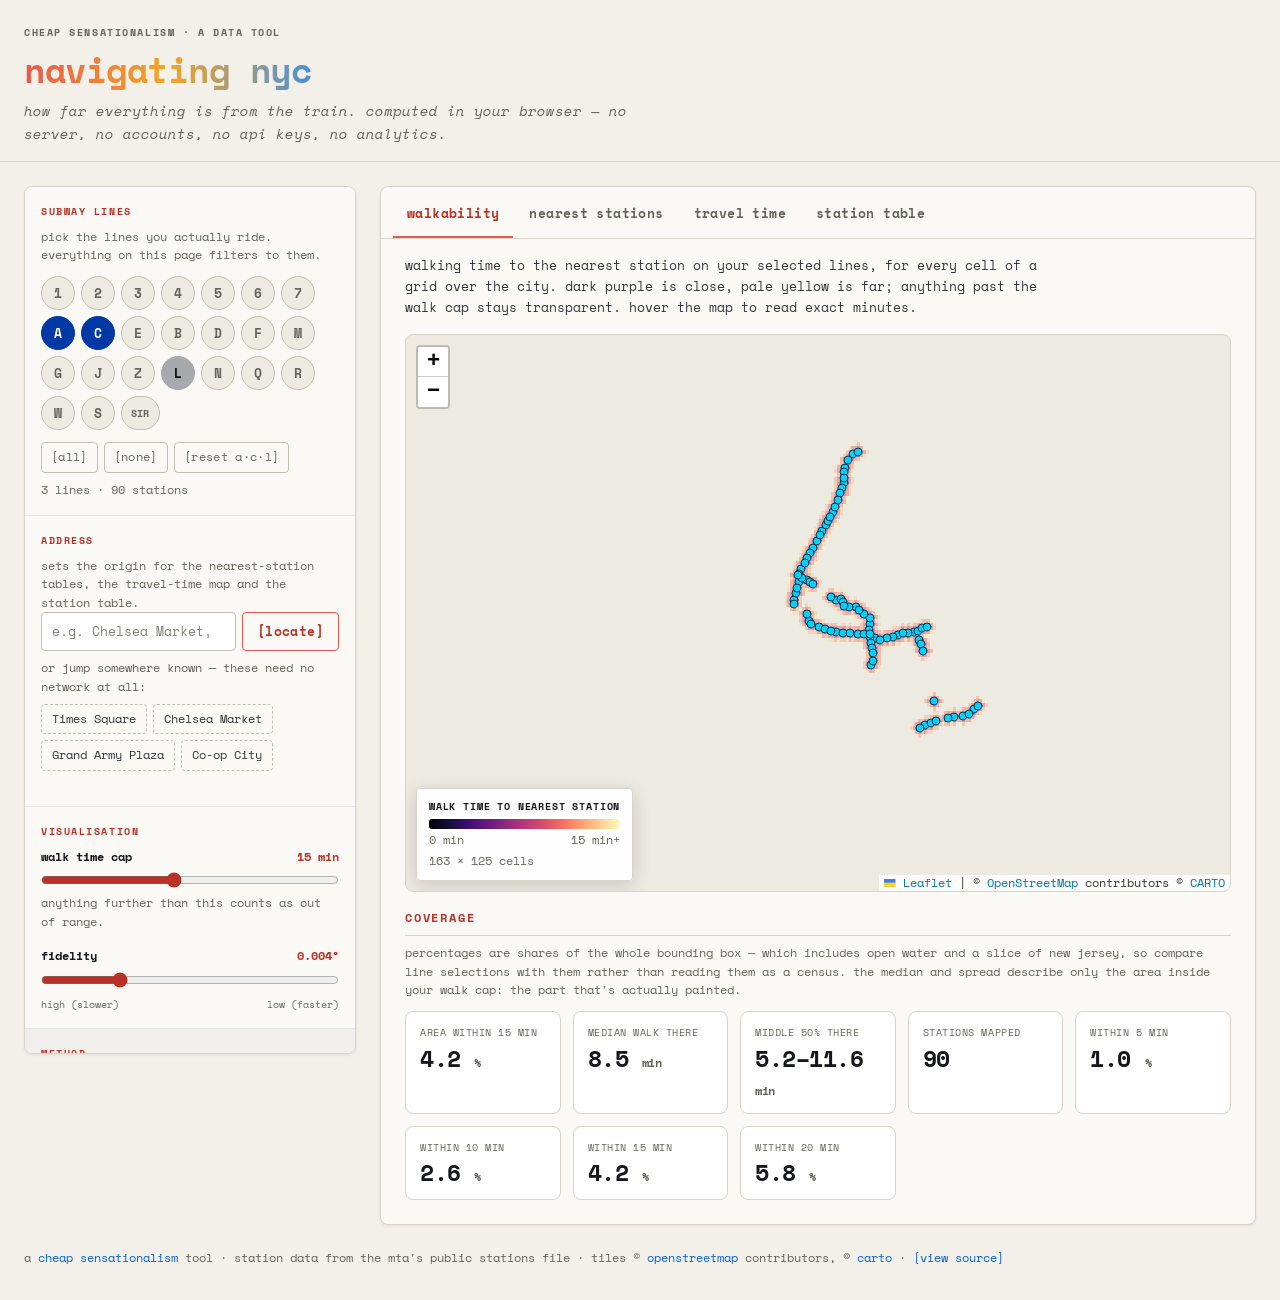
==== commit 61fdfead: "audit: Deep eight-domain audit with fixes, tests in-repo, and CI Full report in audit/AUDIT-2026-08-" ====
--- a/docs/index.html
+++ b/docs/index.html
@@ -4,10 +4,11 @@
 <meta charset="utf-8">
 <meta name="viewport" content="width=device-width, initial-scale=1">
 <title>navigating nyc — subway walkability</title>
-<meta name="description" content="How far everything in New York is from the train. Walk times computed in your browser — no server, no accounts, no tracking.">
+<meta name="description" content="How far everything in New York is from the train. Walk times computed in your browser — no server, no accounts, no api keys.">
 
 <!-- Privacy + security hardening for a static page:
-     · no referrer ever leaves the page (the URL hash can hold an address)
+     · referrer suppressed page-wide; the app's own API calls opt back in to
+       origin-only (see fetchJSON) so the OSM services can identify the caller
      · CSP pins scripts/styles/fonts to this origin and network calls to the
        three free services the page can talk to (frame-ancestors can't be set
        from a meta tag; everything else is locked down here) -->
@@ -40,7 +41,7 @@
   <h1>navigating nyc</h1>
   <p class="app-header__sub">
     how far everything is from the train. computed in your browser — no server, no accounts,
-    no api keys, nothing logged.
+    no api keys, no analytics.
   </p>
 </header>
 
@@ -134,7 +135,7 @@
         <div id="map-walk" class="map"></div>
         <div class="map-readout" id="walk-readout" aria-live="off" hidden></div>
       </div>
-      <h3>coverage</h3>
+      <h2>coverage</h2>
       <p class="hint">
         percentages are shares of the whole bounding box — which includes open water and a slice
         of new jersey, so compare line selections with them rather than reading them as a census.
@@ -149,18 +150,18 @@
       <div class="origin-banner" id="nearest-origin"></div>
       <p class="hint">stations further than the walk time cap are left out of all three tables.</p>
 
-      <h3>nearest by line</h3>
+      <h2>nearest by line</h2>
       <p class="panel-intro">
         the three closest stops on each line you selected. a line shows fewer rows when the rest
         of its stops fall outside the walk cap.
       </p>
       <div class="table-scroll" id="table-by-line"></div>
 
-      <h3>nearest overall</h3>
+      <h2>nearest overall</h2>
       <p class="panel-intro">the three closest stops among your selected lines, whichever line they serve.</p>
       <div class="table-scroll" id="table-overall"></div>
 
-      <h3>nearest on other lines</h3>
+      <h2>nearest on other lines</h2>
       <p class="panel-intro">the three closest stops that serve none of your lines — routes you may be walking past.</p>
       <div class="table-scroll" id="table-unselected"></div>
     </section>
--- a/docs/assets/styles.css
+++ b/docs/assets/styles.css
@@ -346,8 +346,9 @@
 .panel[hidden] { display: none; }
 .panel:focus { outline: none; }
 
-/* In-panel section heads: the .cs-data-section-head pattern. */
-.panel h3 {
+/* In-panel section heads: the .cs-data-section-head pattern.
+   h2 in the markup so heading levels don't skip (h1 → h2). */
+.panel h2 {
   margin: var(--cs-space-8) 0 var(--cs-space-1);
   font-size: var(--cs-text-essay-head);
   font-weight: 600;
@@ -357,7 +358,7 @@
   padding-bottom: var(--cs-space-2);
   border-bottom: 1px solid var(--cs-border-data);
 }
-.panel h3:first-of-type { margin-top: var(--cs-space-4); }
+.panel h2:first-of-type { margin-top: var(--cs-space-4); }
 
 .panel-intro {
   margin: var(--cs-space-2) 0 var(--cs-space-3);
